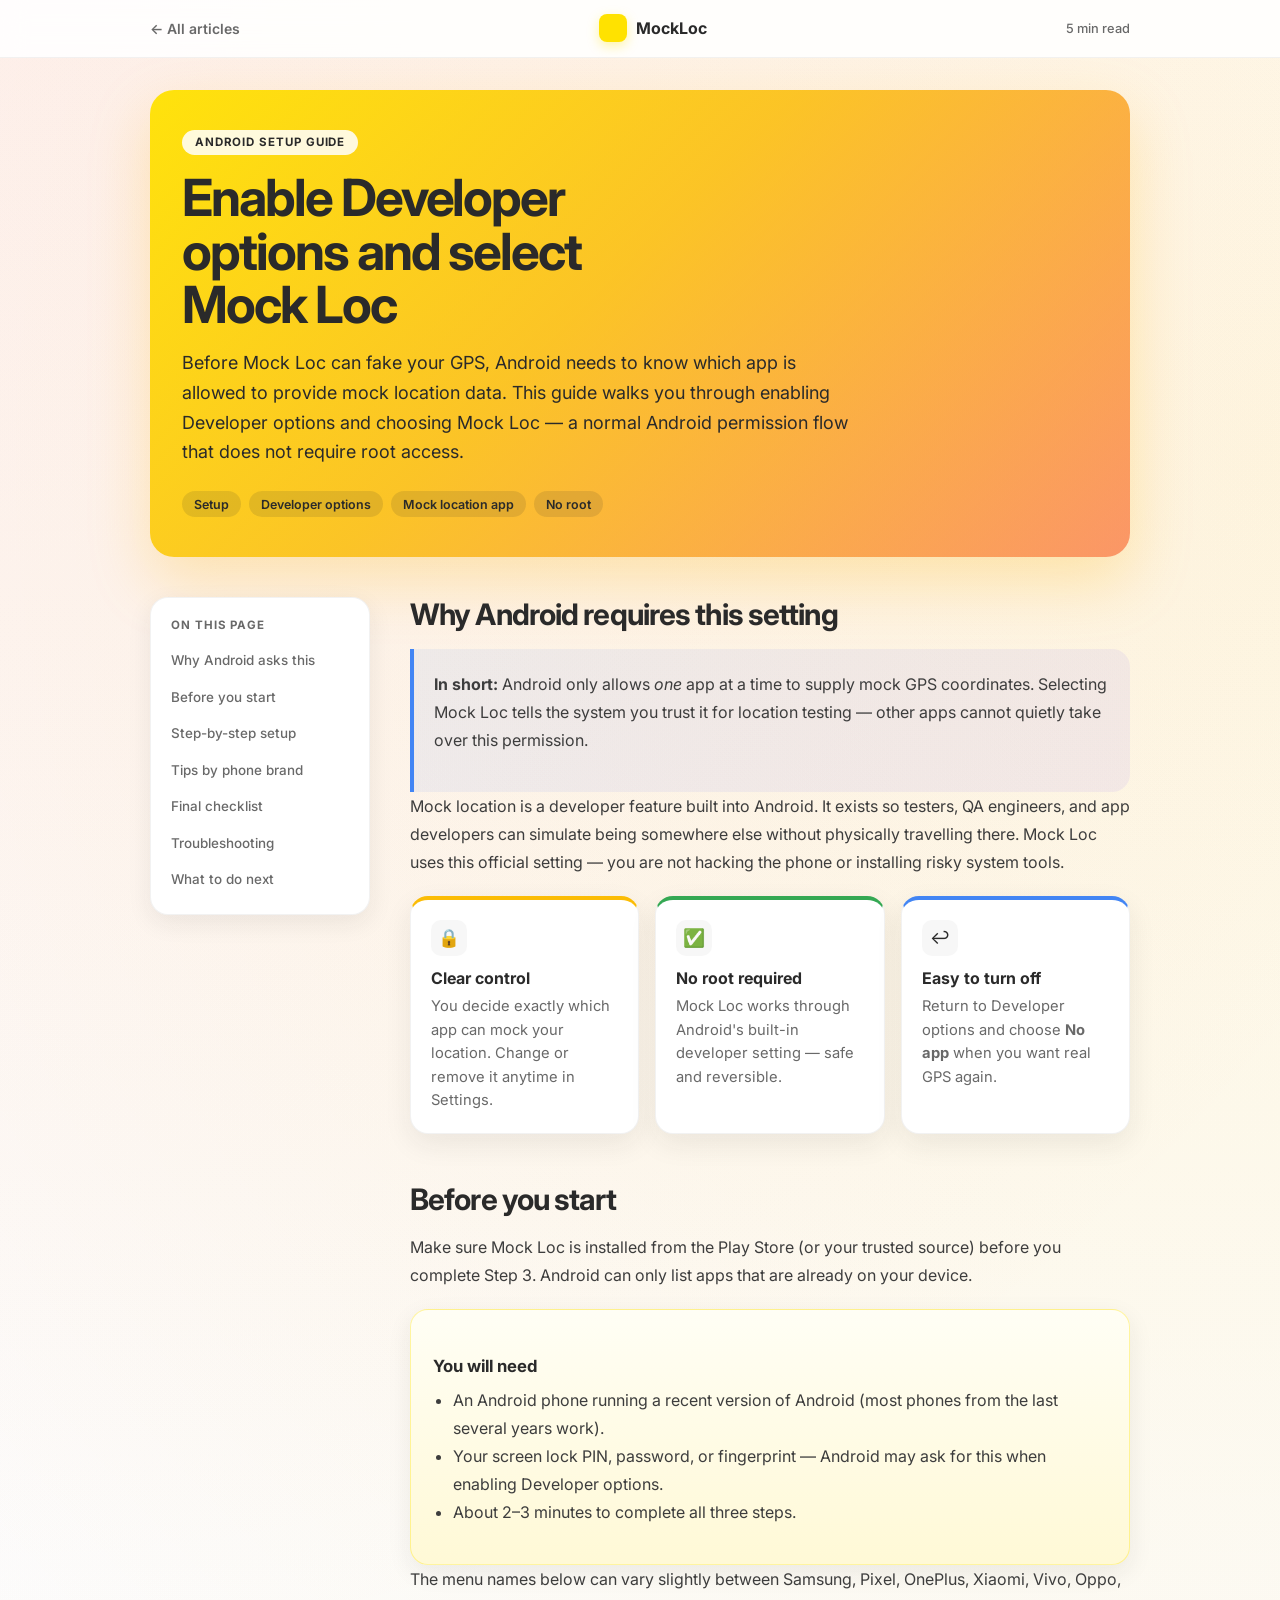
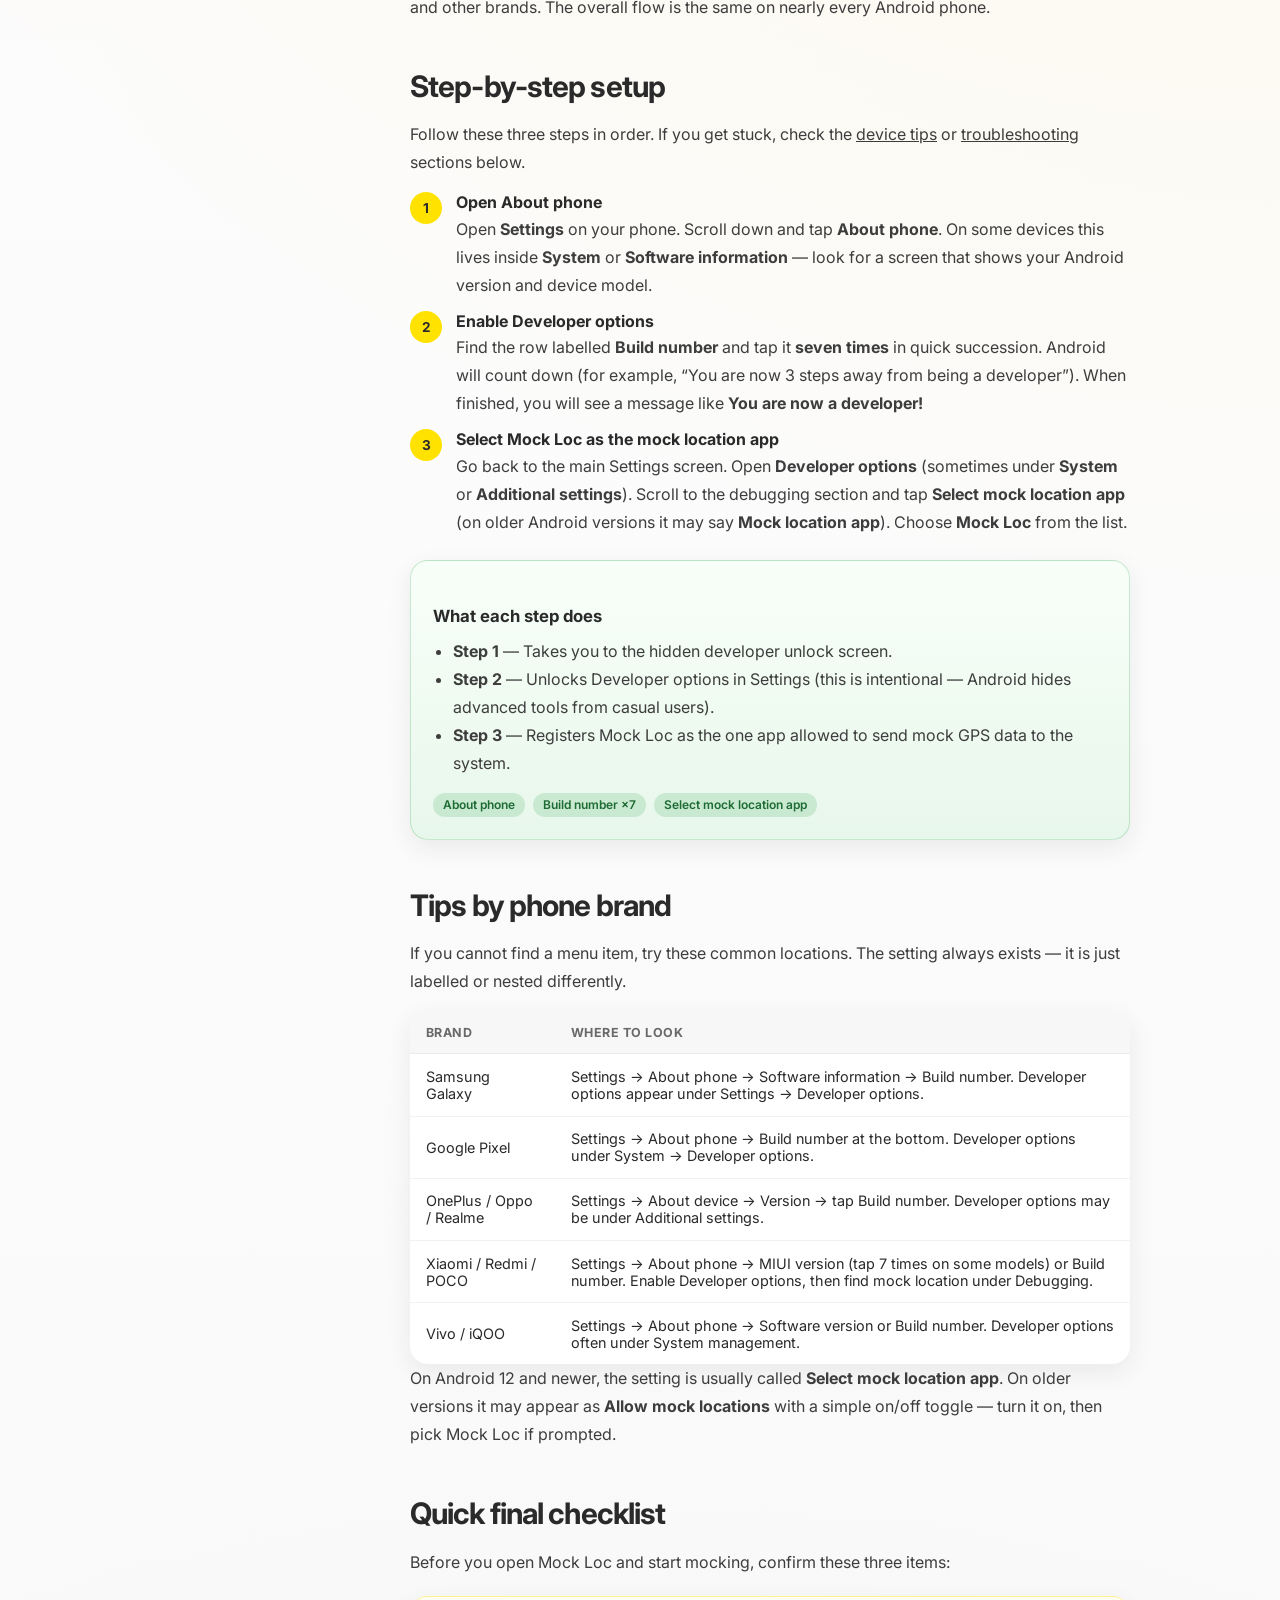
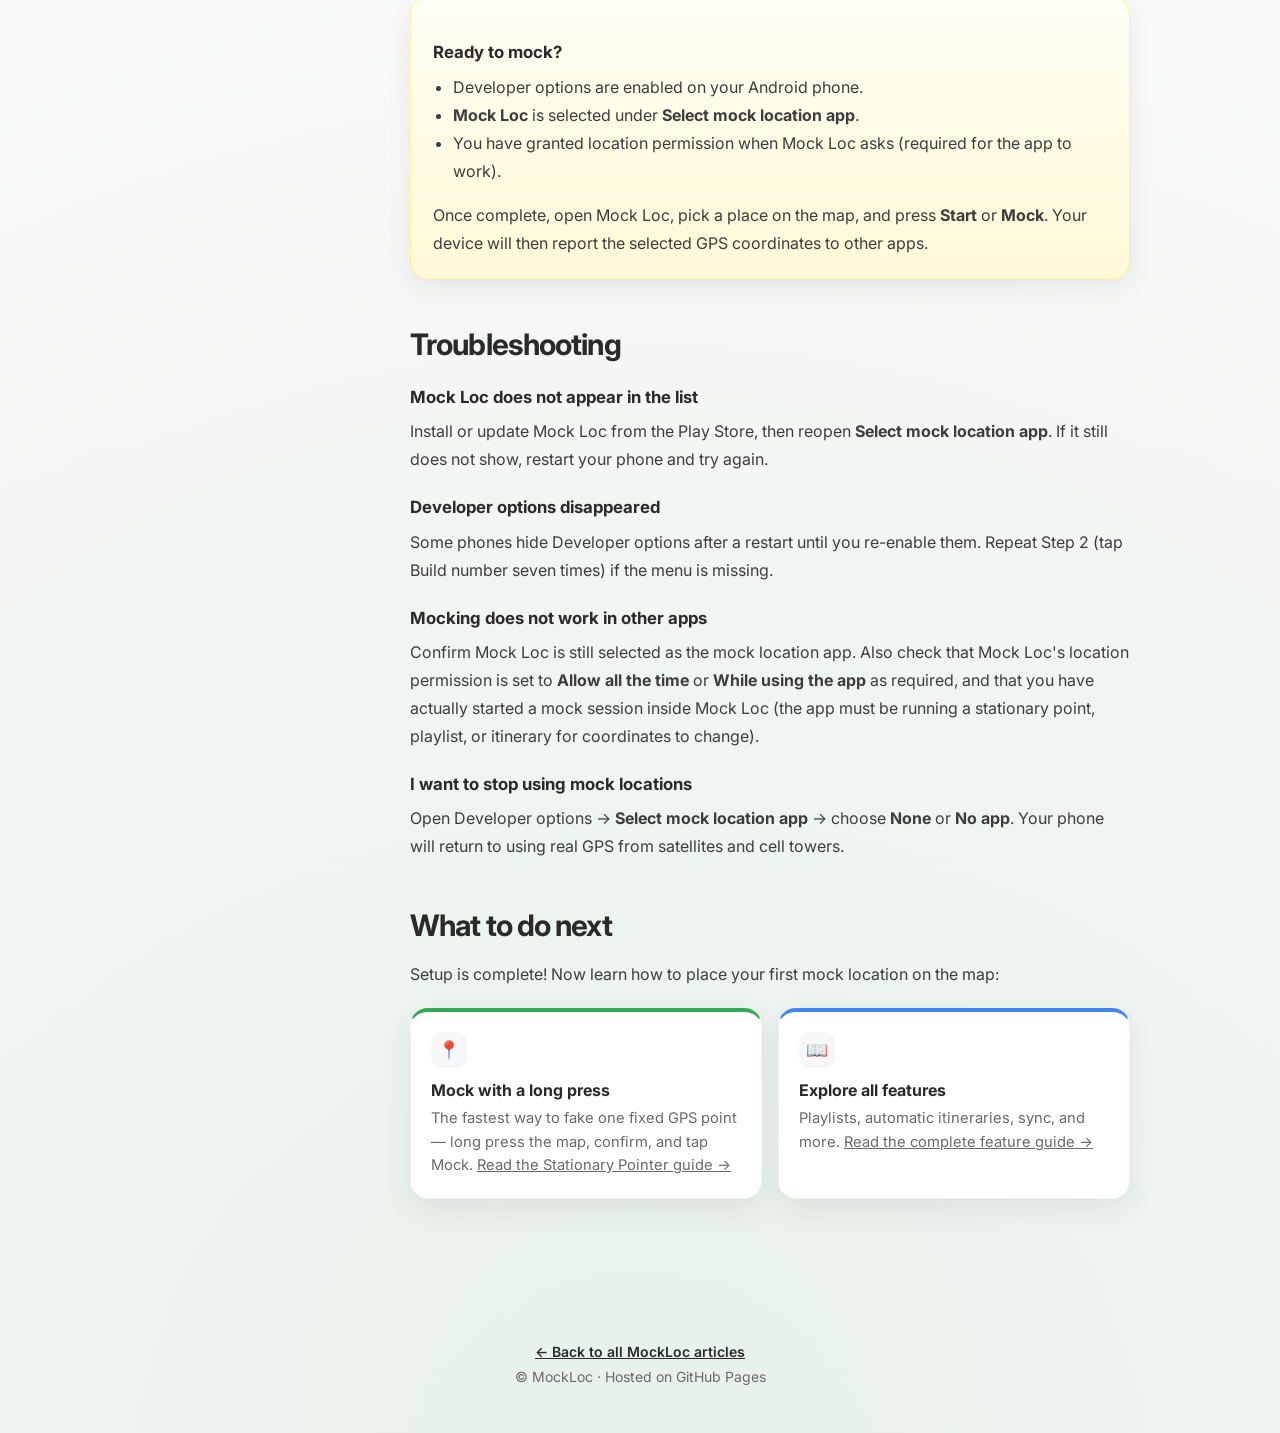
==== enable-developer-options-mock-location-app.html @ 701677ab "two new articles added" ====
<!DOCTYPE html>
<html lang="en">
<head>
  <meta charset="UTF-8">
  <meta name="viewport" content="width=device-width, initial-scale=1.0">
  <meta name="description" content="Step-by-step guide to enable Android Developer options and select Mock Loc as your mock location app — no root required.">
  <title>Enable Developer Options &amp; Select Mock Loc — Setup Guide</title>
  <link rel="preconnect" href="https://fonts.googleapis.com">
  <link rel="preconnect" href="https://fonts.gstatic.com" crossorigin>
  <link href="https://fonts.googleapis.com/css2?family=Inter:wght@400;500;600;700;800&display=swap" rel="stylesheet">
  <link rel="stylesheet" href="css/article.css">
</head>
<body>
  <div class="article-page">
    <header class="topbar">
      <div class="topbar-inner">
        <a class="back-link" href="index.html">← All articles</a>
        <div class="logo">
          <span class="logo-mark" aria-hidden="true"></span>
          <span class="logo-text">MockLoc</span>
        </div>
        <span class="read-time">5 min read</span>
      </div>
    </header>

    <section class="hero">
      <span class="hero-badge">Android setup guide</span>
      <h1>Enable Developer options and select Mock Loc</h1>
      <p class="hero-lead">
        Before Mock Loc can fake your GPS, Android needs to know which app is allowed to provide
        mock location data. This guide walks you through enabling Developer options and choosing
        Mock Loc — a normal Android permission flow that does not require root access.
      </p>
      <div class="hero-tags">
        <span class="hero-tag">Setup</span>
        <span class="hero-tag">Developer options</span>
        <span class="hero-tag">Mock location app</span>
        <span class="hero-tag">No root</span>
      </div>
    </section>

    <div class="layout">
      <nav class="toc" aria-label="Table of contents">
        <p class="toc-title">On this page</p>
        <ul>
          <li><a href="#why-needed">Why Android asks this</a></li>
          <li><a href="#before-you-start">Before you start</a></li>
          <li><a href="#setup-steps">Step-by-step setup</a></li>
          <li><a href="#device-tips">Tips by phone brand</a></li>
          <li><a href="#final-check">Final checklist</a></li>
          <li><a href="#troubleshooting">Troubleshooting</a></li>
          <li><a href="#next-steps">What to do next</a></li>
        </ul>
      </nav>

      <article class="content">
        <section id="why-needed">
          <h2>Why Android requires this setting</h2>
          <div class="intro-box">
            <p>
              <strong>In short:</strong> Android only allows <em>one</em> app at a time to supply
              mock GPS coordinates. Selecting Mock Loc tells the system you trust it for location
              testing — other apps cannot quietly take over this permission.
            </p>
          </div>
          <p>
            Mock location is a developer feature built into Android. It exists so testers, QA
            engineers, and app developers can simulate being somewhere else without physically
            travelling there. Mock Loc uses this official setting — you are not hacking the phone
            or installing risky system tools.
          </p>

          <div class="feature-grid">
            <div class="feature-card feature-card--yellow">
              <span class="feature-icon" aria-hidden="true">🔒</span>
              <h3>Clear control</h3>
              <p>You decide exactly which app can mock your location. Change or remove it anytime in Settings.</p>
            </div>
            <div class="feature-card feature-card--green">
              <span class="feature-icon" aria-hidden="true">✅</span>
              <h3>No root required</h3>
              <p>Mock Loc works through Android&apos;s built-in developer setting — safe and reversible.</p>
            </div>
            <div class="feature-card feature-card--blue">
              <span class="feature-icon" aria-hidden="true">↩️</span>
              <h3>Easy to turn off</h3>
              <p>Return to Developer options and choose <strong>No app</strong> when you want real GPS again.</p>
            </div>
          </div>
        </section>

        <section id="before-you-start">
          <h2>Before you start</h2>
          <p>
            Make sure Mock Loc is installed from the Play Store (or your trusted source) before
            you complete Step 3. Android can only list apps that are already on your device.
          </p>
          <div class="detail-block detail-block--yellow">
            <h3>You will need</h3>
            <ul>
              <li>An Android phone running a recent version of Android (most phones from the last several years work).</li>
              <li>Your screen lock PIN, password, or fingerprint — Android may ask for this when enabling Developer options.</li>
              <li>About 2–3 minutes to complete all three steps.</li>
            </ul>
          </div>
          <p>
            The menu names below can vary slightly between Samsung, Pixel, OnePlus, Xiaomi, Vivo,
            Oppo, and other brands. The overall flow is the same on nearly every Android phone.
          </p>
        </section>

        <section id="setup-steps">
          <h2>Step-by-step setup</h2>
          <p>
            Follow these three steps in order. If you get stuck, check the
            <a href="#device-tips">device tips</a> or <a href="#troubleshooting">troubleshooting</a>
            sections below.
          </p>

          <div class="flow">
            <div class="flow-step">
              <span class="flow-num">1</span>
              <div>
                <strong>Open About phone</strong>
                <p>
                  Open <strong>Settings</strong> on your phone. Scroll down and tap
                  <strong>About phone</strong>. On some devices this lives inside
                  <strong>System</strong> or <strong>Software information</strong> — look for a
                  screen that shows your Android version and device model.
                </p>
              </div>
            </div>
            <div class="flow-step">
              <span class="flow-num">2</span>
              <div>
                <strong>Enable Developer options</strong>
                <p>
                  Find the row labelled <strong>Build number</strong> and tap it
                  <strong>seven times</strong> in quick succession. Android will count down (for
                  example, &ldquo;You are now 3 steps away from being a developer&rdquo;). When
                  finished, you will see a message like <strong>You are now a developer!</strong>
                </p>
              </div>
            </div>
            <div class="flow-step">
              <span class="flow-num">3</span>
              <div>
                <strong>Select Mock Loc as the mock location app</strong>
                <p>
                  Go back to the main Settings screen. Open <strong>Developer options</strong>
                  (sometimes under <strong>System</strong> or <strong>Additional settings</strong>).
                  Scroll to the debugging section and tap <strong>Select mock location app</strong>
                  (on older Android versions it may say <strong>Mock location app</strong>). Choose
                  <strong>Mock Loc</strong> from the list.
                </p>
              </div>
            </div>
          </div>

          <div class="detail-block detail-block--green" style="margin-top: 1.5rem;">
            <h3>What each step does</h3>
            <ul>
              <li><strong>Step 1</strong> — Takes you to the hidden developer unlock screen.</li>
              <li><strong>Step 2</strong> — Unlocks Developer options in Settings (this is intentional — Android hides advanced tools from casual users).</li>
              <li><strong>Step 3</strong> — Registers Mock Loc as the one app allowed to send mock GPS data to the system.</li>
            </ul>
            <div class="chip-row">
              <span class="chip chip--green">About phone</span>
              <span class="chip chip--green">Build number ×7</span>
              <span class="chip chip--green">Select mock location app</span>
            </div>
          </div>
        </section>

        <section id="device-tips">
          <h2>Tips by phone brand</h2>
          <p>
            If you cannot find a menu item, try these common locations. The setting always exists —
            it is just labelled or nested differently.
          </p>

          <table class="compare-table">
            <thead>
              <tr>
                <th>Brand</th>
                <th>Where to look</th>
              </tr>
            </thead>
            <tbody>
              <tr>
                <td>Samsung Galaxy</td>
                <td>Settings → About phone → Software information → Build number. Developer options appear under Settings → Developer options.</td>
              </tr>
              <tr>
                <td>Google Pixel</td>
                <td>Settings → About phone → Build number at the bottom. Developer options under System → Developer options.</td>
              </tr>
              <tr>
                <td>OnePlus / Oppo / Realme</td>
                <td>Settings → About device → Version → tap Build number. Developer options may be under Additional settings.</td>
              </tr>
              <tr>
                <td>Xiaomi / Redmi / POCO</td>
                <td>Settings → About phone → MIUI version (tap 7 times on some models) or Build number. Enable Developer options, then find mock location under Debugging.</td>
              </tr>
              <tr>
                <td>Vivo / iQOO</td>
                <td>Settings → About phone → Software version or Build number. Developer options often under System management.</td>
              </tr>
            </tbody>
          </table>

          <p>
            On Android 12 and newer, the setting is usually called
            <strong>Select mock location app</strong>. On older versions it may appear as
            <strong>Allow mock locations</strong> with a simple on/off toggle — turn it on, then
            pick Mock Loc if prompted.
          </p>
        </section>

        <section id="final-check">
          <h2>Quick final checklist</h2>
          <p>
            Before you open Mock Loc and start mocking, confirm these three items:
          </p>
          <div class="detail-block detail-block--yellow">
            <h3>Ready to mock?</h3>
            <ul>
              <li>Developer options are enabled on your Android phone.</li>
              <li><strong>Mock Loc</strong> is selected under <strong>Select mock location app</strong>.</li>
              <li>You have granted location permission when Mock Loc asks (required for the app to work).</li>
            </ul>
            <p style="margin-bottom: 0;">
              Once complete, open Mock Loc, pick a place on the map, and press <strong>Start</strong>
              or <strong>Mock</strong>. Your device will then report the selected GPS coordinates to
              other apps.
            </p>
          </div>
        </section>

        <section id="troubleshooting">
          <h2>Troubleshooting</h2>

          <h3>Mock Loc does not appear in the list</h3>
          <p>
            Install or update Mock Loc from the Play Store, then reopen
            <strong>Select mock location app</strong>. If it still does not show, restart your phone
            and try again.
          </p>

          <h3>Developer options disappeared</h3>
          <p>
            Some phones hide Developer options after a restart until you re-enable them. Repeat
            Step 2 (tap Build number seven times) if the menu is missing.
          </p>

          <h3>Mocking does not work in other apps</h3>
          <p>
            Confirm Mock Loc is still selected as the mock location app. Also check that Mock Loc&apos;s
            location permission is set to <strong>Allow all the time</strong> or
            <strong>While using the app</strong> as required, and that you have actually started a
            mock session inside Mock Loc (the app must be running a stationary point, playlist, or
            itinerary for coordinates to change).
          </p>

          <h3>I want to stop using mock locations</h3>
          <p>
            Open Developer options → <strong>Select mock location app</strong> → choose
            <strong>None</strong> or <strong>No app</strong>. Your phone will return to using real
            GPS from satellites and cell towers.
          </p>
        </section>

        <section id="next-steps">
          <h2>What to do next</h2>
          <p>
            Setup is complete! Now learn how to place your first mock location on the map:
          </p>
          <div class="feature-grid">
            <div class="feature-card feature-card--green">
              <span class="feature-icon" aria-hidden="true">📍</span>
              <h3>Mock with a long press</h3>
              <p>
                The fastest way to fake one fixed GPS point — long press the map, confirm, and tap Mock.
                <a href="mock-location-stationary-pointer-long-press.html">Read the Stationary Pointer guide →</a>
              </p>
            </div>
            <div class="feature-card feature-card--blue">
              <span class="feature-icon" aria-hidden="true">📖</span>
              <h3>Explore all features</h3>
              <p>
                Playlists, automatic itineraries, sync, and more.
                <a href="mock-loc-guide.html">Read the complete feature guide →</a>
              </p>
            </div>
          </div>
        </section>
      </article>
    </div>

    <footer class="article-footer">
      <p><a href="index.html">← Back to all MockLoc articles</a></p>
      <p style="margin-top: 0.5rem;">&copy; MockLoc · Hosted on GitHub Pages</p>
    </footer>
  </div>
</body>
</html>
---- css/article.css ----
*,
*::before,
*::after {
  box-sizing: border-box;
}

:root {
  --yellow: #ffe200;
  --yellow-soft: #fff8b8;
  --yellow-glow: rgba(255, 226, 0, 0.35);
  --black: #2a2a2a;
  --gray: #696969;
  --gray-light: #f7f7f7;
  --white: #ffffff;
  --google-red: #ea4335;
  --google-yellow: #fbbc05;
  --google-green: #34a853;
  --google-blue: #4285f4;
  --purple: #7c4dff;
  --cyan: #00bcd4;
  --orange: #fa773f;
  --shadow: rgba(42, 42, 42, 0.08);
  --radius: 18px;
  --article-width: 760px;
  --page-width: 980px;
}

html {
  scroll-behavior: smooth;
}

body {
  margin: 0;
  font-family: "Inter", -apple-system, BlinkMacSystemFont, "Segoe UI", sans-serif;
  color: var(--black);
  background:
    radial-gradient(circle at 0% 0%, rgba(234, 67, 53, 0.08) 0%, transparent 35%),
    radial-gradient(circle at 100% 10%, rgba(251, 188, 5, 0.12) 0%, transparent 40%),
    radial-gradient(circle at 50% 100%, rgba(52, 168, 83, 0.08) 0%, transparent 35%),
    linear-gradient(180deg, #ffffff 0%, var(--gray-light) 100%);
}

a {
  color: inherit;
}

.article-page {
  min-height: 100vh;
}

.topbar {
  position: sticky;
  top: 0;
  z-index: 20;
  backdrop-filter: blur(12px);
  background: rgba(255, 255, 255, 0.88);
  border-bottom: 1px solid rgba(42, 42, 42, 0.06);
}

.topbar-inner {
  display: flex;
  align-items: center;
  justify-content: space-between;
  gap: 1rem;
  width: min(100% - 2rem, var(--page-width));
  margin: 0 auto;
  padding: 0.9rem 0;
}

.back-link {
  display: inline-flex;
  align-items: center;
  gap: 0.45rem;
  font-size: 0.875rem;
  font-weight: 600;
  text-decoration: none;
  color: var(--gray);
  transition: color 0.2s ease;
}

.back-link:hover {
  color: var(--black);
}

.logo {
  display: inline-flex;
  align-items: center;
  gap: 0.55rem;
}

.logo-mark {
  width: 1.75rem;
  height: 1.75rem;
  border-radius: 8px;
  background: var(--yellow);
  box-shadow: 0 4px 12px var(--yellow-glow);
}

.logo-text {
  font-size: 1rem;
  font-weight: 700;
}

.read-time {
  font-size: 0.8rem;
  font-weight: 500;
  color: var(--gray);
}

.hero {
  width: min(100% - 2rem, var(--page-width));
  margin: 2rem auto 0;
  padding: 2.5rem 2rem;
  border-radius: calc(var(--radius) + 6px);
  background:
    linear-gradient(135deg, rgba(255, 226, 0, 0.95) 0%, rgba(251, 188, 5, 0.85) 45%, rgba(250, 119, 63, 0.75) 100%);
  box-shadow: 0 24px 60px rgba(255, 180, 0, 0.25);
}

.hero-badge {
  display: inline-block;
  margin-bottom: 1rem;
  padding: 0.35rem 0.8rem;
  font-size: 0.72rem;
  font-weight: 700;
  letter-spacing: 0.08em;
  text-transform: uppercase;
  background: rgba(255, 255, 255, 0.85);
  border-radius: 999px;
}

.hero h1 {
  margin: 0 0 1rem;
  max-width: 16ch;
  font-size: clamp(2rem, 5vw, 3.2rem);
  line-height: 1.05;
  letter-spacing: -0.04em;
}

.hero-lead {
  margin: 0;
  max-width: 42rem;
  font-size: 1.125rem;
  line-height: 1.65;
}

.hero-tags {
  display: flex;
  flex-wrap: wrap;
  gap: 0.5rem;
  margin-top: 1.5rem;
}

.hero-tag {
  padding: 0.35rem 0.75rem;
  font-size: 0.78rem;
  font-weight: 600;
  background: rgba(42, 42, 42, 0.12);
  border-radius: 999px;
}

.layout {
  display: grid;
  grid-template-columns: 220px minmax(0, 1fr);
  gap: 2.5rem;
  width: min(100% - 2rem, var(--page-width));
  margin: 2.5rem auto 4rem;
}

.toc {
  position: sticky;
  top: 4.5rem;
  align-self: start;
  padding: 1.25rem;
  background: var(--white);
  border: 1px solid rgba(42, 42, 42, 0.06);
  border-radius: var(--radius);
  box-shadow: 0 8px 24px var(--shadow);
}

.toc-title {
  margin: 0 0 0.85rem;
  font-size: 0.72rem;
  font-weight: 700;
  letter-spacing: 0.08em;
  text-transform: uppercase;
  color: var(--gray);
}

.toc ul {
  margin: 0;
  padding: 0;
  list-style: none;
}

.toc li + li {
  margin-top: 0.45rem;
}

.toc a {
  display: block;
  padding: 0.35rem 0;
  font-size: 0.84rem;
  font-weight: 500;
  line-height: 1.35;
  text-decoration: none;
  color: var(--gray);
  transition: color 0.2s ease;
}

.toc a:hover {
  color: var(--black);
}

.content {
  max-width: var(--article-width);
}

.content section {
  margin-bottom: 3rem;
}

.content h2 {
  margin: 0 0 1rem;
  font-size: clamp(1.45rem, 3vw, 1.85rem);
  line-height: 1.2;
  letter-spacing: -0.03em;
}

.content h3 {
  margin: 1.5rem 0 0.65rem;
  font-size: 1.05rem;
  font-weight: 700;
}

.content p,
.content li {
  font-size: 1rem;
  line-height: 1.75;
  color: #3d3d3d;
}

.content p {
  margin: 0 0 1rem;
}

.content ul,
.content ol {
  margin: 0 0 1rem;
  padding-left: 1.25rem;
}

.intro-box {
  padding: 1.35rem 1.25rem;
  background: linear-gradient(135deg, rgba(66, 133, 244, 0.08), rgba(124, 77, 255, 0.08));
  border-left: 4px solid var(--google-blue);
  border-radius: 0 var(--radius) var(--radius) 0;
}

.feature-grid {
  display: grid;
  grid-template-columns: repeat(auto-fit, minmax(220px, 1fr));
  gap: 1rem;
  margin: 1.25rem 0 0;
}

.feature-card {
  padding: 1.25rem;
  border-radius: var(--radius);
  border: 1px solid rgba(42, 42, 42, 0.06);
  background: var(--white);
  box-shadow: 0 10px 28px var(--shadow);
}

.feature-card--red { border-top: 4px solid var(--google-red); }
.feature-card--yellow { border-top: 4px solid var(--google-yellow); }
.feature-card--green { border-top: 4px solid var(--google-green); }
.feature-card--blue { border-top: 4px solid var(--google-blue); }
.feature-card--purple { border-top: 4px solid var(--purple); }
.feature-card--cyan { border-top: 4px solid var(--cyan); }

.feature-icon {
  display: inline-flex;
  align-items: center;
  justify-content: center;
  width: 2.25rem;
  height: 2.25rem;
  margin-bottom: 0.75rem;
  font-size: 1.1rem;
  border-radius: 10px;
  background: var(--gray-light);
}

.feature-card h3 {
  margin: 0 0 0.45rem;
  font-size: 1rem;
}

.feature-card p {
  margin: 0;
  font-size: 0.92rem;
  line-height: 1.6;
  color: var(--gray);
}

.detail-block {
  margin-top: 1.25rem;
  padding: 1.35rem;
  border-radius: var(--radius);
  background: var(--white);
  border: 1px solid rgba(42, 42, 42, 0.06);
  box-shadow: 0 8px 24px var(--shadow);
}

.detail-block--yellow {
  background: linear-gradient(180deg, #fffef5 0%, #fff9d6 100%);
  border-color: rgba(255, 226, 0, 0.35);
}

.detail-block--green {
  background: linear-gradient(180deg, #f8fff9 0%, #e8f7eb 100%);
  border-color: rgba(52, 168, 83, 0.25);
}

.detail-block--blue {
  background: linear-gradient(180deg, #f8fbff 0%, #e8f0fe 100%);
  border-color: rgba(66, 133, 244, 0.25);
}

.detail-block--purple {
  background: linear-gradient(180deg, #faf8ff 0%, #ede7ff 100%);
  border-color: rgba(124, 77, 255, 0.25);
}

.chip-row {
  display: flex;
  flex-wrap: wrap;
  gap: 0.45rem;
  margin: 0.75rem 0 0;
}

.chip {
  padding: 0.3rem 0.65rem;
  font-size: 0.75rem;
  font-weight: 600;
  border-radius: 999px;
  background: rgba(42, 42, 42, 0.06);
}

.chip--yellow { background: rgba(255, 226, 0, 0.35); }
.chip--green { background: rgba(52, 168, 83, 0.18); color: #1e6b34; }
.chip--blue { background: rgba(66, 133, 244, 0.16); color: #1a4fb0; }
.chip--red { background: rgba(234, 67, 53, 0.14); color: #b52d22; }

.flow {
  display: grid;
  gap: 0.75rem;
  margin-top: 1rem;
}

.flow-step {
  display: grid;
  grid-template-columns: 2rem 1fr;
  gap: 0.85rem;
  align-items: start;
}

.flow-num {
  display: flex;
  align-items: center;
  justify-content: center;
  width: 2rem;
  height: 2rem;
  font-size: 0.85rem;
  font-weight: 700;
  color: var(--black);
  background: var(--yellow);
  border-radius: 50%;
}

.flow-step p {
  margin: 0.15rem 0 0;
}

.dev-callout {
  margin-top: 1.25rem;
  padding: 1.25rem;
  border-radius: var(--radius);
  background: #1e1e1e;
  color: #e8e8e8;
  box-shadow: 0 16px 40px rgba(0, 0, 0, 0.18);
}

.dev-callout-label {
  display: inline-block;
  margin-bottom: 0.65rem;
  padding: 0.25rem 0.55rem;
  font-size: 0.68rem;
  font-weight: 700;
  letter-spacing: 0.08em;
  text-transform: uppercase;
  color: var(--yellow);
  background: rgba(255, 226, 0, 0.12);
  border-radius: 6px;
}

.dev-callout p,
.dev-callout li {
  color: #d4d4d4;
  font-size: 0.92rem;
}

.dev-callout ul {
  margin: 0;
  padding-left: 1.1rem;
}

.compare-table {
  width: 100%;
  margin-top: 1rem;
  border-collapse: collapse;
  font-size: 0.9rem;
  background: var(--white);
  border-radius: var(--radius);
  overflow: hidden;
  box-shadow: 0 8px 24px var(--shadow);
}

.compare-table th,
.compare-table td {
  padding: 0.85rem 1rem;
  text-align: left;
  border-bottom: 1px solid rgba(42, 42, 42, 0.06);
}

.compare-table th {
  font-size: 0.78rem;
  font-weight: 700;
  letter-spacing: 0.04em;
  text-transform: uppercase;
  color: var(--gray);
  background: var(--gray-light);
}

.compare-table tr:last-child td {
  border-bottom: none;
}

.article-footer {
  padding: 2rem 1rem 3rem;
  text-align: center;
}

.article-footer p {
  margin: 0;
  font-size: 0.875rem;
  color: var(--gray);
}

.article-footer a {
  font-weight: 600;
  color: var(--black);
}

@media (max-width: 900px) {
  .layout {
    grid-template-columns: 1fr;
  }

  .toc {
    position: static;
  }
}

@media (max-width: 600px) {
  .hero {
    padding: 1.75rem 1.25rem;
  }

  .topbar-inner {
    flex-wrap: wrap;
  }
}
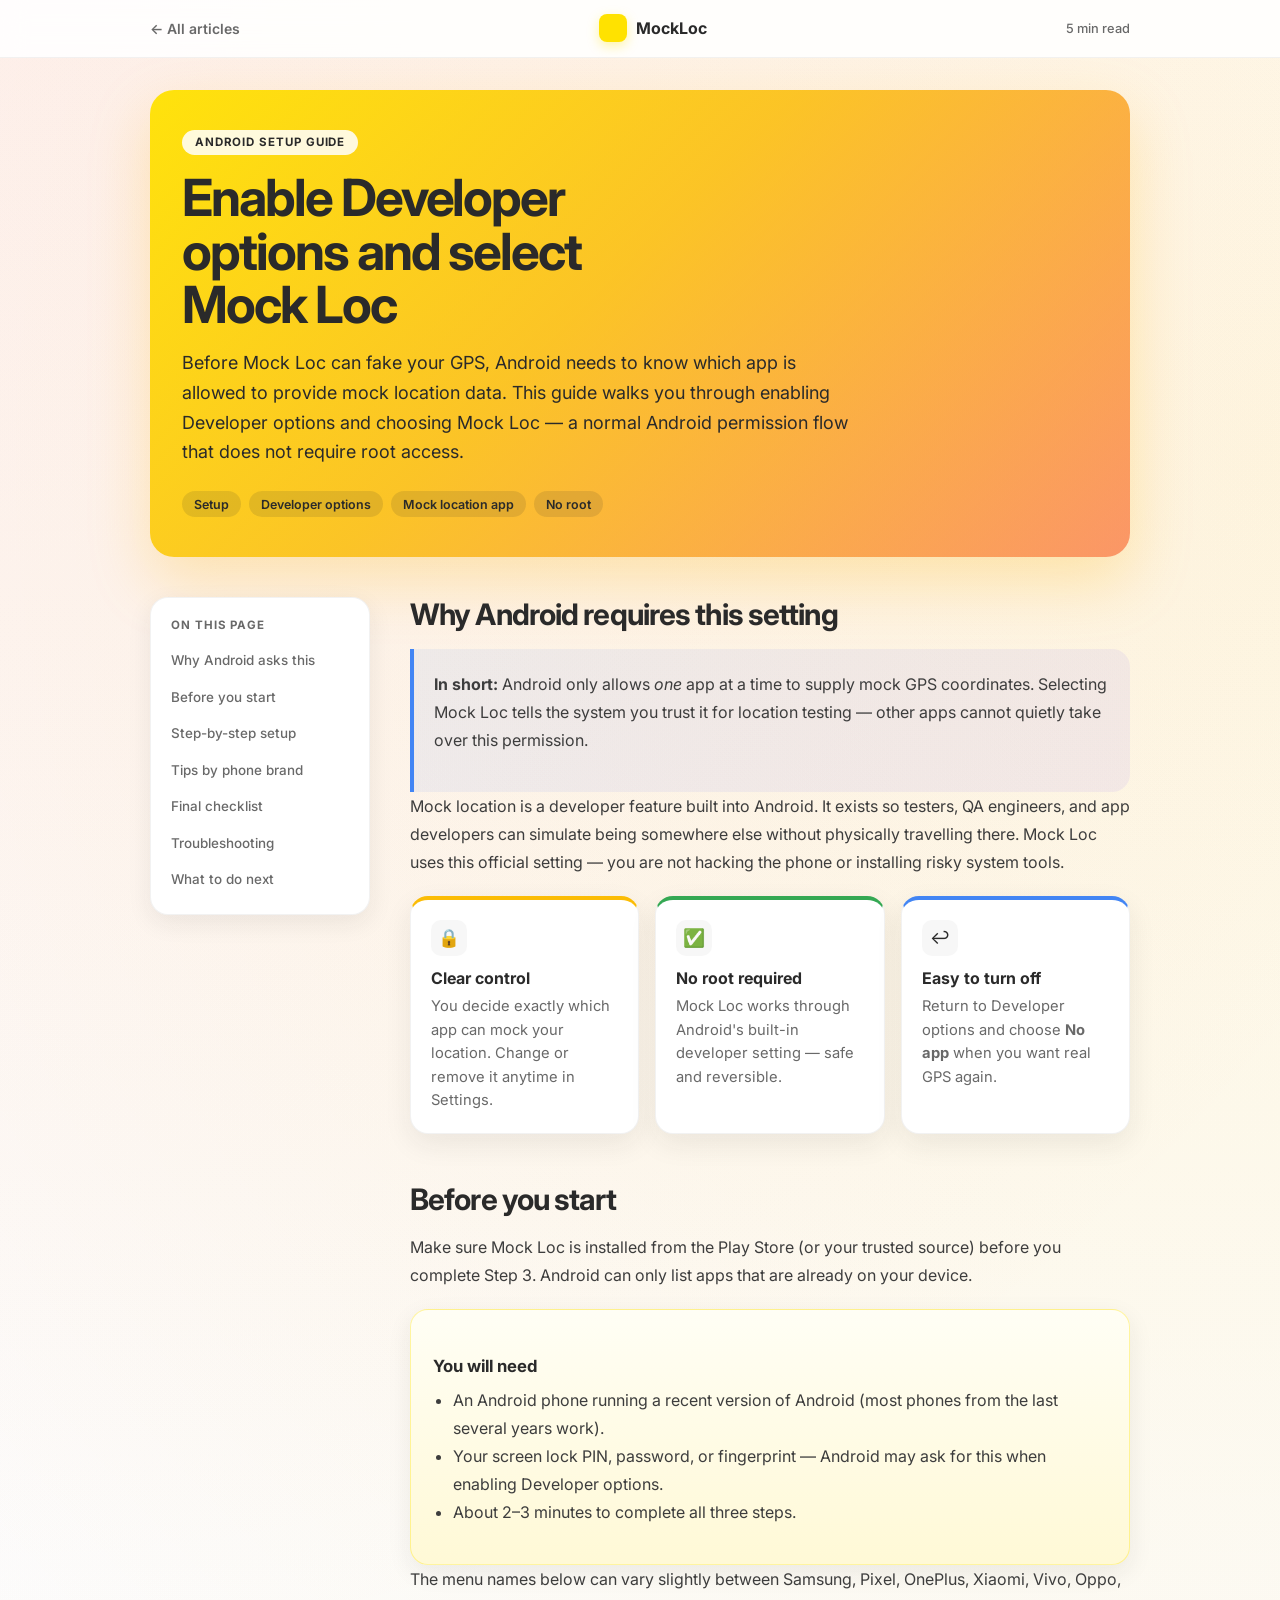
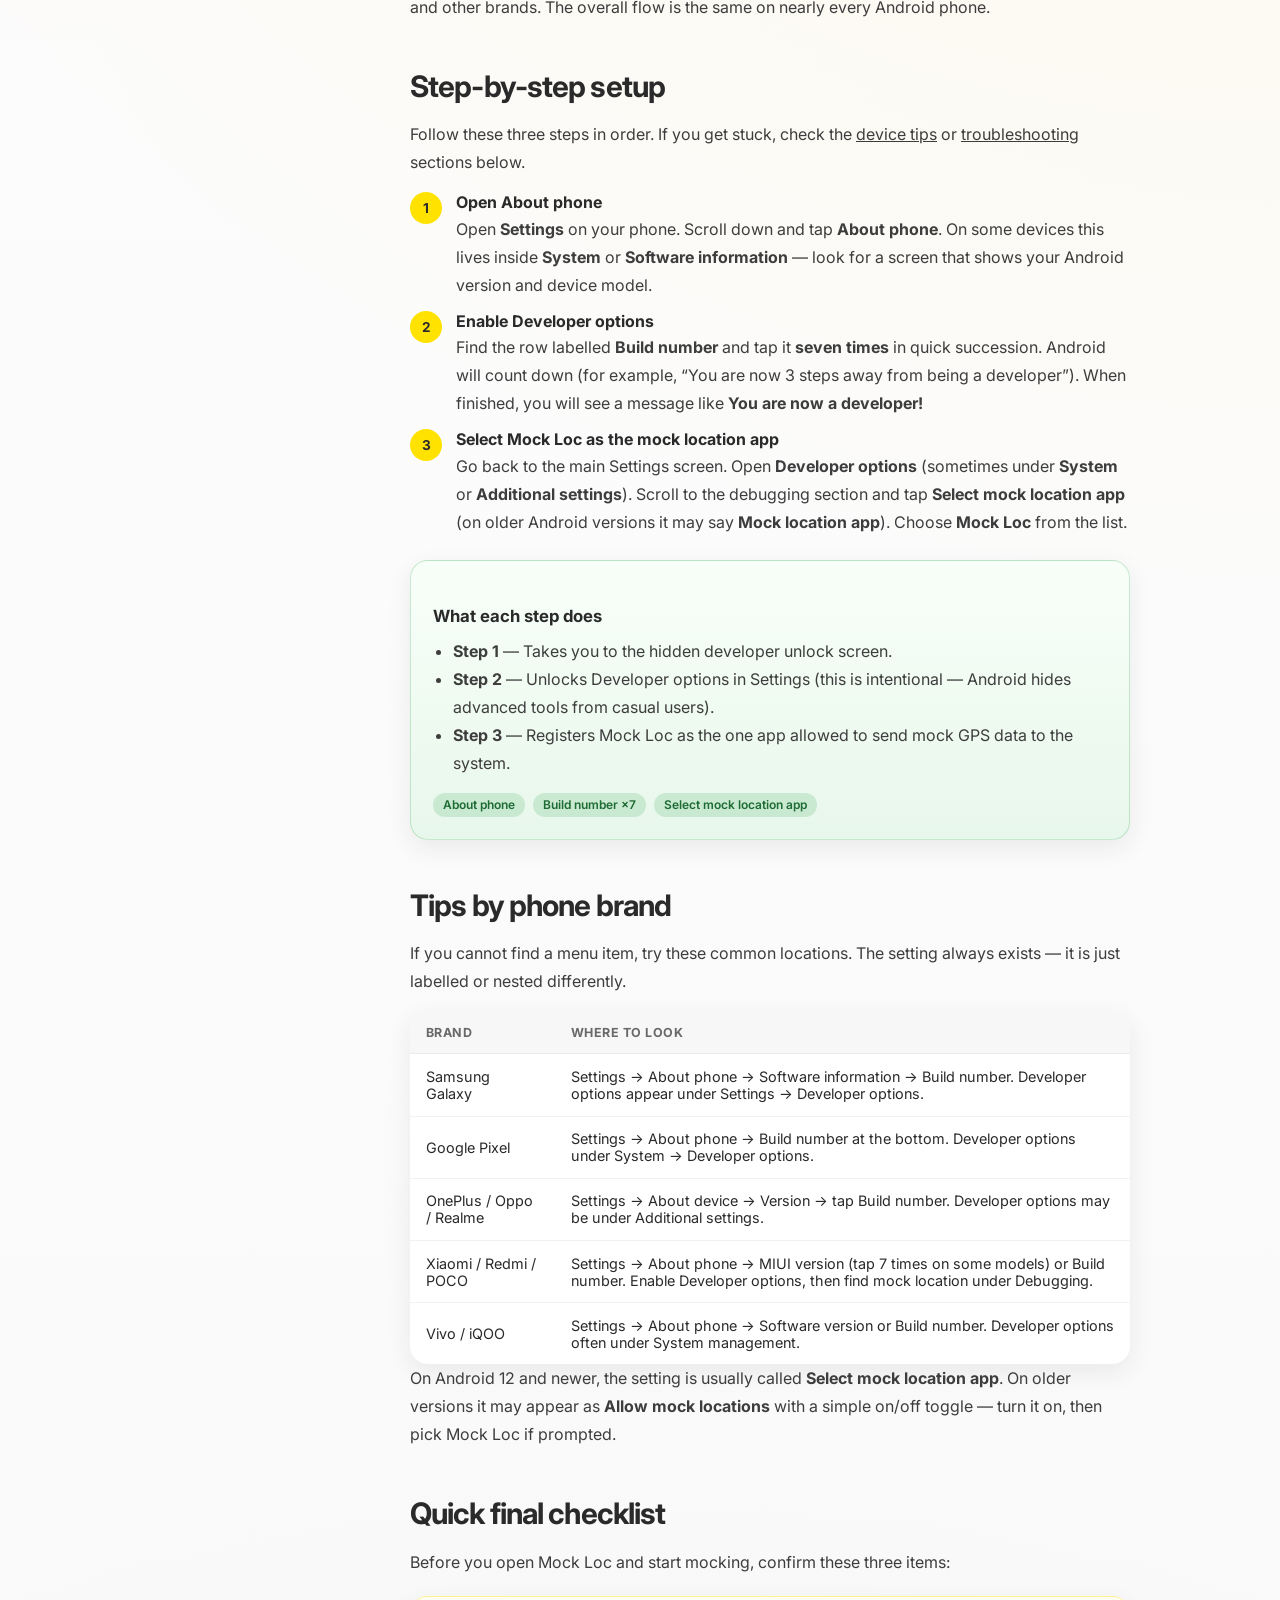
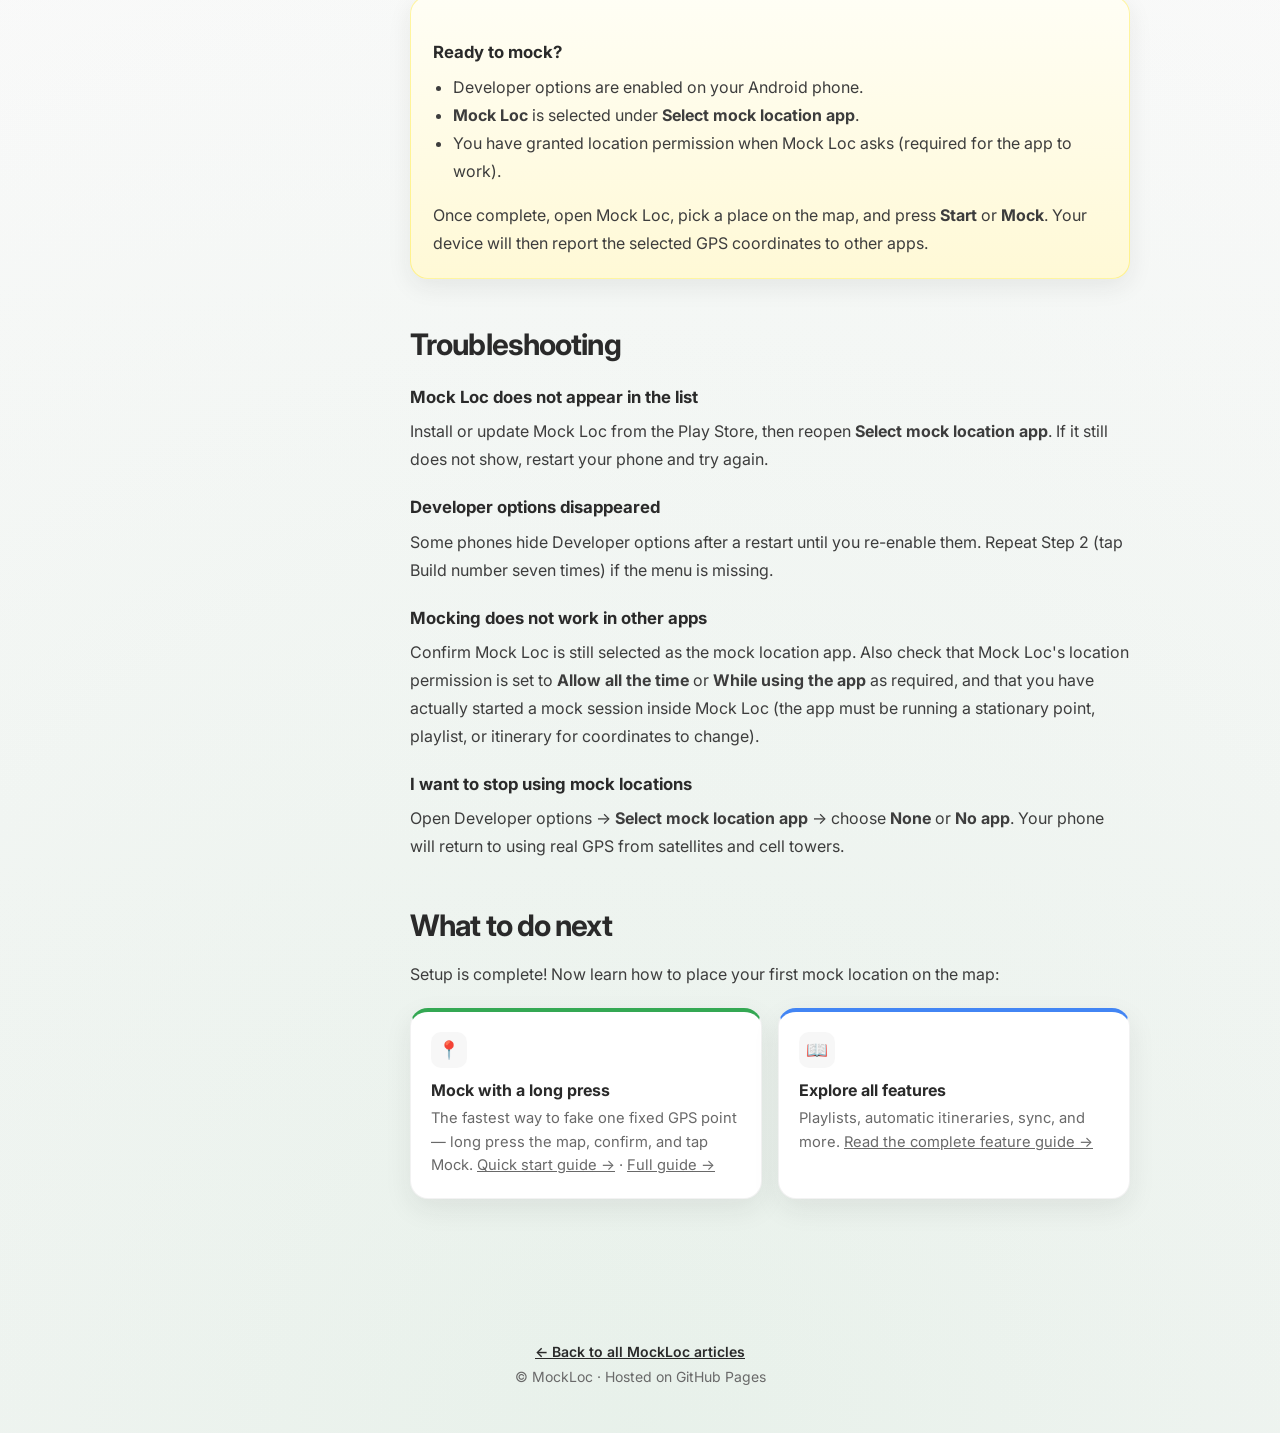
==== commit 215e4646: "new similar type of articler fro mock user web app" ====
--- a/enable-developer-options-mock-location-app.html
+++ b/enable-developer-options-mock-location-app.html
@@ -282,7 +282,8 @@
               <h3>Mock with a long press</h3>
               <p>
                 The fastest way to fake one fixed GPS point — long press the map, confirm, and tap Mock.
-                <a href="mock-location-stationary-pointer-long-press.html">Read the Stationary Pointer guide →</a>
+                <a href="stationary-pointer-long-press-quick-start.html">Quick start guide →</a>
+                · <a href="mock-location-stationary-pointer-long-press.html">Full guide →</a>
               </p>
             </div>
             <div class="feature-card feature-card--blue">
--- a/css/article.css
+++ b/css/article.css
@@ -472,6 +472,301 @@
   }
 }
 
+/* Sync article — flow diagrams & transparency blocks */
+.transparency-promise {
+  margin-top: 1.25rem;
+  padding: 1.35rem 1.25rem;
+  border-radius: var(--radius);
+  background: linear-gradient(135deg, rgba(52, 168, 83, 0.1) 0%, rgba(66, 133, 244, 0.08) 100%);
+  border: 1px solid rgba(52, 168, 83, 0.28);
+}
+
+.transparency-promise p {
+  margin: 0;
+}
+
+.sync-data-grid {
+  display: grid;
+  grid-template-columns: repeat(auto-fit, minmax(200px, 1fr));
+  gap: 0.85rem;
+  margin-top: 1rem;
+}
+
+.sync-data-card {
+  padding: 1.1rem 1rem;
+  border-radius: var(--radius);
+  border: 1px solid rgba(42, 42, 42, 0.06);
+  background: var(--white);
+  box-shadow: 0 8px 22px var(--shadow);
+}
+
+.sync-data-card--yellow { border-top: 4px solid var(--google-yellow); }
+.sync-data-card--green { border-top: 4px solid var(--google-green); }
+.sync-data-card--blue { border-top: 4px solid var(--google-blue); }
+
+.sync-data-card h3 {
+  margin: 0 0 0.35rem;
+  font-size: 0.95rem;
+}
+
+.sync-data-card p {
+  margin: 0;
+  font-size: 0.88rem;
+  line-height: 1.55;
+  color: var(--gray);
+}
+
+.trigger-grid {
+  display: grid;
+  gap: 0.75rem;
+  margin-top: 1rem;
+}
+
+.trigger-card {
+  display: grid;
+  grid-template-columns: auto 1fr;
+  gap: 0.85rem;
+  align-items: start;
+  padding: 1rem 1.05rem;
+  border-radius: var(--radius);
+  background: var(--white);
+  border: 1px solid rgba(42, 42, 42, 0.06);
+  box-shadow: 0 6px 18px var(--shadow);
+}
+
+.trigger-icon {
+  display: flex;
+  align-items: center;
+  justify-content: center;
+  width: 2.5rem;
+  height: 2.5rem;
+  border-radius: 12px;
+  font-size: 1.1rem;
+  flex-shrink: 0;
+}
+
+.trigger-icon--manual { background: rgba(234, 67, 53, 0.14); }
+.trigger-icon--login { background: rgba(66, 133, 244, 0.14); }
+.trigger-icon--auto { background: rgba(52, 168, 83, 0.14); }
+.trigger-icon--change { background: rgba(255, 226, 0, 0.35); }
+
+.trigger-card h3 {
+  margin: 0 0 0.25rem;
+  font-size: 0.95rem;
+}
+
+.trigger-card p {
+  margin: 0;
+  font-size: 0.88rem;
+  line-height: 1.55;
+  color: var(--gray);
+}
+
+.flow-diagram {
+  margin-top: 1.25rem;
+  padding: 1.25rem 1rem;
+  border-radius: calc(var(--radius) + 4px);
+  background: var(--white);
+  border: 1px solid rgba(42, 42, 42, 0.06);
+  box-shadow: 0 10px 28px var(--shadow);
+  overflow-x: auto;
+}
+
+.flow-diagram__title {
+  margin: 0 0 1rem;
+  font-size: 0.72rem;
+  font-weight: 700;
+  letter-spacing: 0.08em;
+  text-transform: uppercase;
+  color: var(--gray);
+}
+
+.flow-pipeline {
+  display: flex;
+  flex-direction: column;
+  gap: 0;
+  min-width: 0;
+}
+
+.flow-node {
+  position: relative;
+  padding: 0.85rem 1rem;
+  border-radius: 12px;
+  font-size: 0.88rem;
+  line-height: 1.45;
+  color: var(--black);
+}
+
+.flow-node strong {
+  display: block;
+  margin-bottom: 0.2rem;
+  font-size: 0.92rem;
+}
+
+.flow-node small {
+  display: block;
+  font-size: 0.8rem;
+  color: var(--gray);
+  line-height: 1.4;
+}
+
+.flow-node--start { background: linear-gradient(135deg, #fff9d6, #fff3a8); border: 1px solid rgba(255, 226, 0, 0.45); }
+.flow-node--action { background: linear-gradient(135deg, #e8f0fe, #d2e3fc); border: 1px solid rgba(66, 133, 244, 0.25); }
+.flow-node--check { background: linear-gradient(135deg, #f3e8fd, #e8d4ff); border: 1px solid rgba(124, 77, 255, 0.22); }
+.flow-node--success { background: linear-gradient(135deg, #e8f7eb, #ceead6); border: 1px solid rgba(52, 168, 83, 0.28); }
+.flow-node--warn { background: linear-gradient(135deg, #fff3e8, #ffe0c2); border: 1px solid rgba(250, 119, 63, 0.3); }
+.flow-node--notify { background: linear-gradient(135deg, #fce8e6, #f8d7da); border: 1px solid rgba(234, 67, 53, 0.22); }
+
+.flow-connector {
+  display: flex;
+  flex-direction: column;
+  align-items: center;
+  padding: 0.15rem 0;
+  color: var(--gray);
+  font-size: 0.7rem;
+  font-weight: 600;
+  letter-spacing: 0.04em;
+}
+
+.flow-connector::before {
+  content: "";
+  display: block;
+  width: 2px;
+  height: 0.65rem;
+  background: linear-gradient(180deg, rgba(42, 42, 42, 0.15), rgba(42, 42, 42, 0.35));
+  border-radius: 2px;
+}
+
+.flow-connector::after {
+  content: "▼";
+  font-size: 0.55rem;
+  line-height: 1;
+  margin-top: 0.1rem;
+  opacity: 0.55;
+}
+
+.flow-branch {
+  display: grid;
+  grid-template-columns: 1fr 1fr;
+  gap: 0.65rem;
+  margin: 0.35rem 0;
+}
+
+.flow-branch .flow-node {
+  font-size: 0.82rem;
+}
+
+.banner-state-grid {
+  display: grid;
+  gap: 0.75rem;
+  margin-top: 1rem;
+}
+
+.banner-state {
+  padding: 1rem 1.05rem;
+  border-radius: var(--radius);
+  border-left: 4px solid transparent;
+}
+
+.banner-state--show {
+  background: linear-gradient(90deg, #fff8f3 0%, #ffffff 100%);
+  border-left-color: #fa773f;
+  border: 1px solid #f5d4c8;
+  border-left-width: 4px;
+}
+
+.banner-state--hide {
+  background: linear-gradient(90deg, #f8fff9 0%, #ffffff 100%);
+  border-left-color: var(--google-green);
+  border: 1px solid rgba(52, 168, 83, 0.22);
+  border-left-width: 4px;
+}
+
+.banner-state h3 {
+  margin: 0 0 0.35rem;
+  font-size: 0.95rem;
+}
+
+.banner-state p,
+.banner-state li {
+  font-size: 0.88rem;
+  line-height: 1.55;
+  color: #3d3d3d;
+}
+
+.banner-state ul {
+  margin: 0.35rem 0 0;
+  padding-left: 1.15rem;
+}
+
+.notif-grid {
+  display: grid;
+  grid-template-columns: repeat(auto-fit, minmax(220px, 1fr));
+  gap: 0.85rem;
+  margin-top: 1rem;
+}
+
+.notif-card {
+  padding: 1.1rem;
+  border-radius: var(--radius);
+  background: var(--white);
+  border: 1px solid rgba(42, 42, 42, 0.06);
+  box-shadow: 0 8px 22px var(--shadow);
+}
+
+.notif-card__type {
+  display: inline-block;
+  margin-bottom: 0.5rem;
+  padding: 0.2rem 0.5rem;
+  font-size: 0.68rem;
+  font-weight: 700;
+  letter-spacing: 0.06em;
+  text-transform: uppercase;
+  border-radius: 6px;
+}
+
+.notif-card__type--progress { background: rgba(66, 133, 244, 0.14); color: #1a4fb0; }
+.notif-card__type--reminder { background: rgba(234, 67, 53, 0.12); color: #b52d22; }
+.notif-card__type--restore { background: rgba(124, 77, 255, 0.12); color: #5e35b1; }
+
+.notif-card h3 {
+  margin: 0 0 0.35rem;
+  font-size: 0.95rem;
+}
+
+.notif-card p {
+  margin: 0;
+  font-size: 0.86rem;
+  line-height: 1.55;
+  color: var(--gray);
+}
+
+.privacy-box {
+  margin-top: 1rem;
+  padding: 1.25rem;
+  border-radius: var(--radius);
+  background: #1e1e1e;
+  color: #e0e0e0;
+}
+
+.privacy-box h3 {
+  margin: 0 0 0.65rem;
+  color: var(--yellow);
+  font-size: 0.95rem;
+}
+
+.privacy-box p,
+.privacy-box li {
+  font-size: 0.88rem;
+  line-height: 1.6;
+  color: #d0d0d0;
+}
+
+.privacy-box ul {
+  margin: 0;
+  padding-left: 1.1rem;
+}
+
 @media (max-width: 600px) {
   .hero {
     padding: 1.75rem 1.25rem;
@@ -480,4 +775,324 @@
   .topbar-inner {
     flex-wrap: wrap;
   }
-}
+
+  .flow-branch {
+    grid-template-columns: 1fr;
+  }
+
+  .hero h1 {
+    max-width: none;
+  }
+
+  .flow-diagram {
+    padding: 1rem 0.85rem;
+  }
+
+  .trigger-card {
+    grid-template-columns: 1fr;
+    gap: 0.5rem;
+  }
+
+  .trigger-icon {
+    width: 2.25rem;
+    height: 2.25rem;
+  }
+}
+
+/* Phone mockup visuals (quick-start articles from mockuserweb) */
+.phone-steps {
+  display: grid;
+  gap: 1.5rem;
+  margin-top: 1.25rem;
+}
+
+.phone-step {
+  display: grid;
+  grid-template-columns: minmax(0, 1fr) 220px;
+  gap: 1.25rem;
+  align-items: center;
+  padding: 1.25rem;
+  border-radius: var(--radius);
+  border: 1px solid rgba(42, 42, 42, 0.06);
+  background: var(--white);
+  box-shadow: 0 10px 28px var(--shadow);
+}
+
+.phone-step__eyebrow {
+  display: inline-block;
+  margin-bottom: 0.35rem;
+  font-size: 0.72rem;
+  font-weight: 700;
+  letter-spacing: 0.08em;
+  text-transform: uppercase;
+  color: var(--google-blue);
+}
+
+.phone-step h3 {
+  margin: 0 0 0.45rem;
+  font-size: 1.1rem;
+}
+
+.phone-step p {
+  margin: 0;
+  font-size: 0.94rem;
+}
+
+.phone-mock {
+  width: 100%;
+  max-width: 220px;
+  margin: 0 auto;
+  padding: 10px;
+  border-radius: 28px;
+  background: linear-gradient(145deg, #2a2a2a, #111);
+  box-shadow: 0 18px 40px rgba(0, 0, 0, 0.22);
+}
+
+.phone-mock__screen {
+  overflow: hidden;
+  border-radius: 20px;
+  background: #f5f5f7;
+}
+
+.phone-mock__status {
+  display: flex;
+  justify-content: space-between;
+  padding: 0.45rem 0.7rem;
+  font-size: 0.62rem;
+  font-weight: 700;
+  color: #333;
+  background: #ececf0;
+}
+
+.phone-mock__header {
+  display: flex;
+  align-items: center;
+  gap: 0.45rem;
+  padding: 0.55rem 0.7rem;
+  font-size: 0.72rem;
+  font-weight: 700;
+  color: #222;
+  border-bottom: 1px solid rgba(0, 0, 0, 0.06);
+}
+
+.phone-mock__back {
+  width: 0.55rem;
+  height: 0.55rem;
+  border-left: 2px solid #666;
+  border-bottom: 2px solid #666;
+  transform: rotate(45deg);
+}
+
+.phone-mock__rows {
+  display: grid;
+  gap: 0.35rem;
+  padding: 0.7rem;
+}
+
+.phone-mock__row {
+  height: 0.55rem;
+  border-radius: 999px;
+  background: rgba(0, 0, 0, 0.06);
+}
+
+.phone-mock__row--highlight {
+  display: flex;
+  align-items: center;
+  justify-content: space-between;
+  gap: 0.5rem;
+  height: auto;
+  min-height: 2.6rem;
+  padding: 0.55rem 0.65rem;
+  border: 1px solid rgba(255, 226, 0, 0.55);
+  border-radius: 12px;
+  background: linear-gradient(135deg, #fffef0, #fff8c8);
+}
+
+.phone-mock__row--highlight strong {
+  display: block;
+  font-size: 0.68rem;
+  line-height: 1.25;
+  color: #222;
+}
+
+.phone-mock__row--highlight small {
+  display: block;
+  margin-top: 0.15rem;
+  font-size: 0.58rem;
+  color: #666;
+}
+
+.phone-mock__tap {
+  display: inline-flex;
+  align-items: center;
+  justify-content: center;
+  width: 1.35rem;
+  height: 1.35rem;
+  flex-shrink: 0;
+  border-radius: 50%;
+  font-size: 0.62rem;
+  font-weight: 800;
+  color: #171717;
+  background: var(--yellow);
+}
+
+.phone-mock--map .phone-mock__map {
+  position: relative;
+  height: 140px;
+  background:
+    linear-gradient(180deg, rgba(66, 133, 244, 0.12), rgba(52, 168, 83, 0.1)),
+    #e8f0e8;
+}
+
+.phone-mock__grid {
+  position: absolute;
+  inset: 12%;
+  border-radius: 8px;
+  background-image:
+    linear-gradient(rgba(0, 0, 0, 0.04) 1px, transparent 1px),
+    linear-gradient(90deg, rgba(0, 0, 0, 0.04) 1px, transparent 1px);
+  background-size: 14px 14px;
+}
+
+.phone-mock__pin {
+  position: absolute;
+  top: 42%;
+  left: 54%;
+  width: 14px;
+  height: 14px;
+  border-radius: 50% 50% 50% 0;
+  background: var(--google-red);
+  transform: rotate(-45deg);
+  box-shadow: 0 0 0 6px rgba(234, 67, 53, 0.18);
+}
+
+.phone-mock__touch-ring {
+  position: absolute;
+  top: 34%;
+  left: 46%;
+  width: 42px;
+  height: 42px;
+  border: 2px solid rgba(255, 226, 0, 0.75);
+  border-radius: 50%;
+}
+
+.phone-mock__sheet {
+  padding: 0.65rem 0.75rem 0.8rem;
+  border-top: 1px solid rgba(0, 0, 0, 0.08);
+  background: #fff;
+}
+
+.phone-mock__handle {
+  display: block;
+  width: 2rem;
+  height: 0.22rem;
+  margin: 0 auto 0.55rem;
+  border-radius: 999px;
+  background: rgba(0, 0, 0, 0.12);
+}
+
+.phone-mock__sheet-title {
+  font-size: 0.68rem;
+  font-weight: 800;
+  color: #222;
+}
+
+.phone-mock__sheet-sub {
+  display: block;
+  margin-top: 0.15rem;
+  font-size: 0.58rem;
+  color: #777;
+}
+
+.phone-mock__coords {
+  margin-top: 0.55rem;
+  padding: 0.45rem 0.55rem;
+  border-radius: 10px;
+  background: #f4f4f6;
+  font-size: 0.58rem;
+}
+
+.phone-mock__coords strong {
+  display: block;
+  margin-top: 0.15rem;
+  font-size: 0.66rem;
+  color: #222;
+}
+
+.phone-mock__actions {
+  display: grid;
+  grid-template-columns: 1fr 1fr;
+  gap: 0.45rem;
+  margin-top: 0.55rem;
+  font-size: 0.64rem;
+  font-weight: 700;
+  text-align: center;
+}
+
+.phone-mock__actions span {
+  padding: 0.45rem;
+  border-radius: 10px;
+  background: #f0f0f2;
+  color: #666;
+}
+
+.phone-mock__actions strong {
+  padding: 0.45rem;
+  border-radius: 10px;
+  background: var(--yellow);
+  color: #171717;
+}
+
+.checklist-visual {
+  display: grid;
+  gap: 0.65rem;
+  margin: 0;
+  padding: 0;
+  list-style: none;
+}
+
+.checklist-visual li {
+  display: grid;
+  grid-template-columns: 1.4rem 1fr;
+  gap: 0.65rem;
+  align-items: start;
+  font-size: 0.95rem;
+}
+
+.checklist-visual li::before {
+  content: "✓";
+  display: inline-flex;
+  align-items: center;
+  justify-content: center;
+  width: 1.4rem;
+  height: 1.4rem;
+  border-radius: 50%;
+  font-size: 0.72rem;
+  font-weight: 800;
+  color: #1e6b34;
+  background: rgba(52, 168, 83, 0.18);
+}
+
+.related-guide {
+  margin-top: 1rem;
+  padding: 1rem 1.1rem;
+  border-radius: var(--radius);
+  background: linear-gradient(135deg, rgba(66, 133, 244, 0.08), rgba(52, 168, 83, 0.08));
+  border: 1px solid rgba(66, 133, 244, 0.18);
+  font-size: 0.92rem;
+}
+
+.related-guide a {
+  font-weight: 700;
+  color: var(--google-blue);
+}
+
+@media (max-width: 760px) {
+  .phone-step {
+    grid-template-columns: 1fr;
+  }
+
+  .phone-mock {
+    max-width: 260px;
+  }
+}
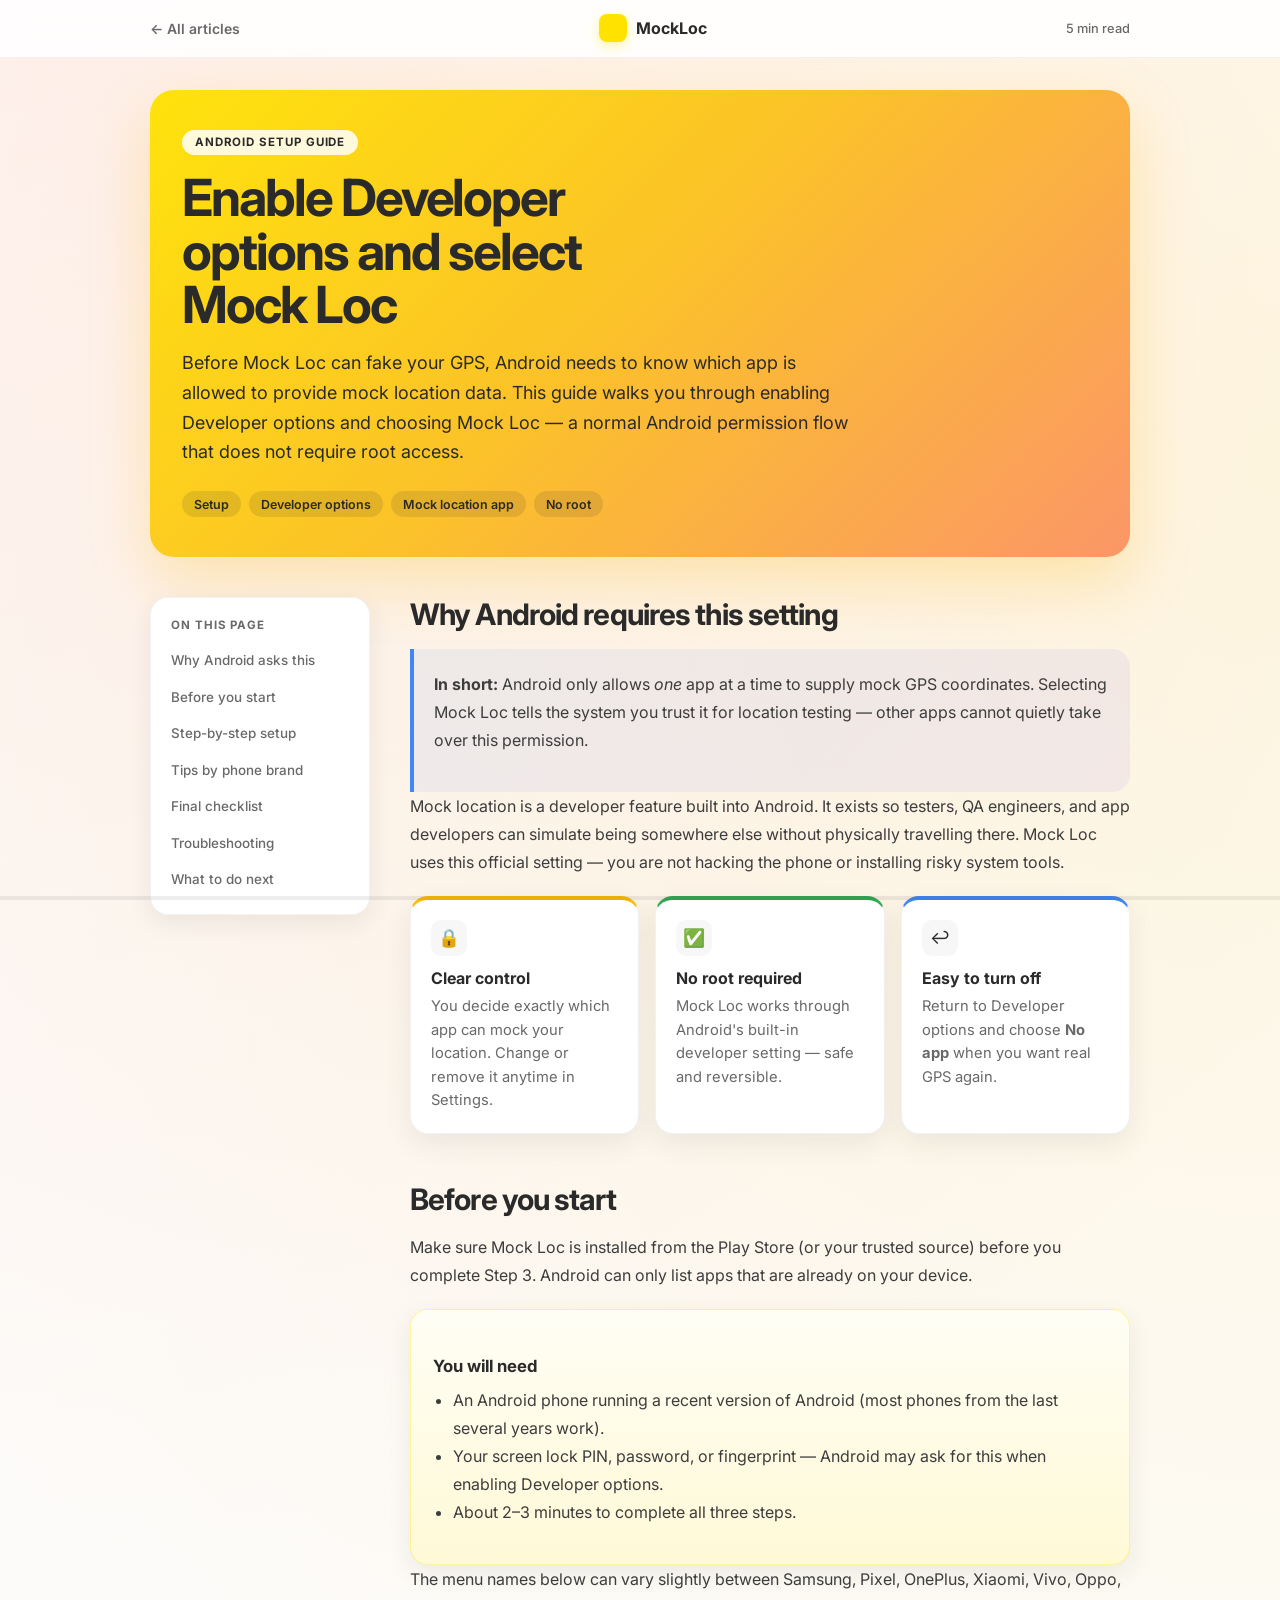
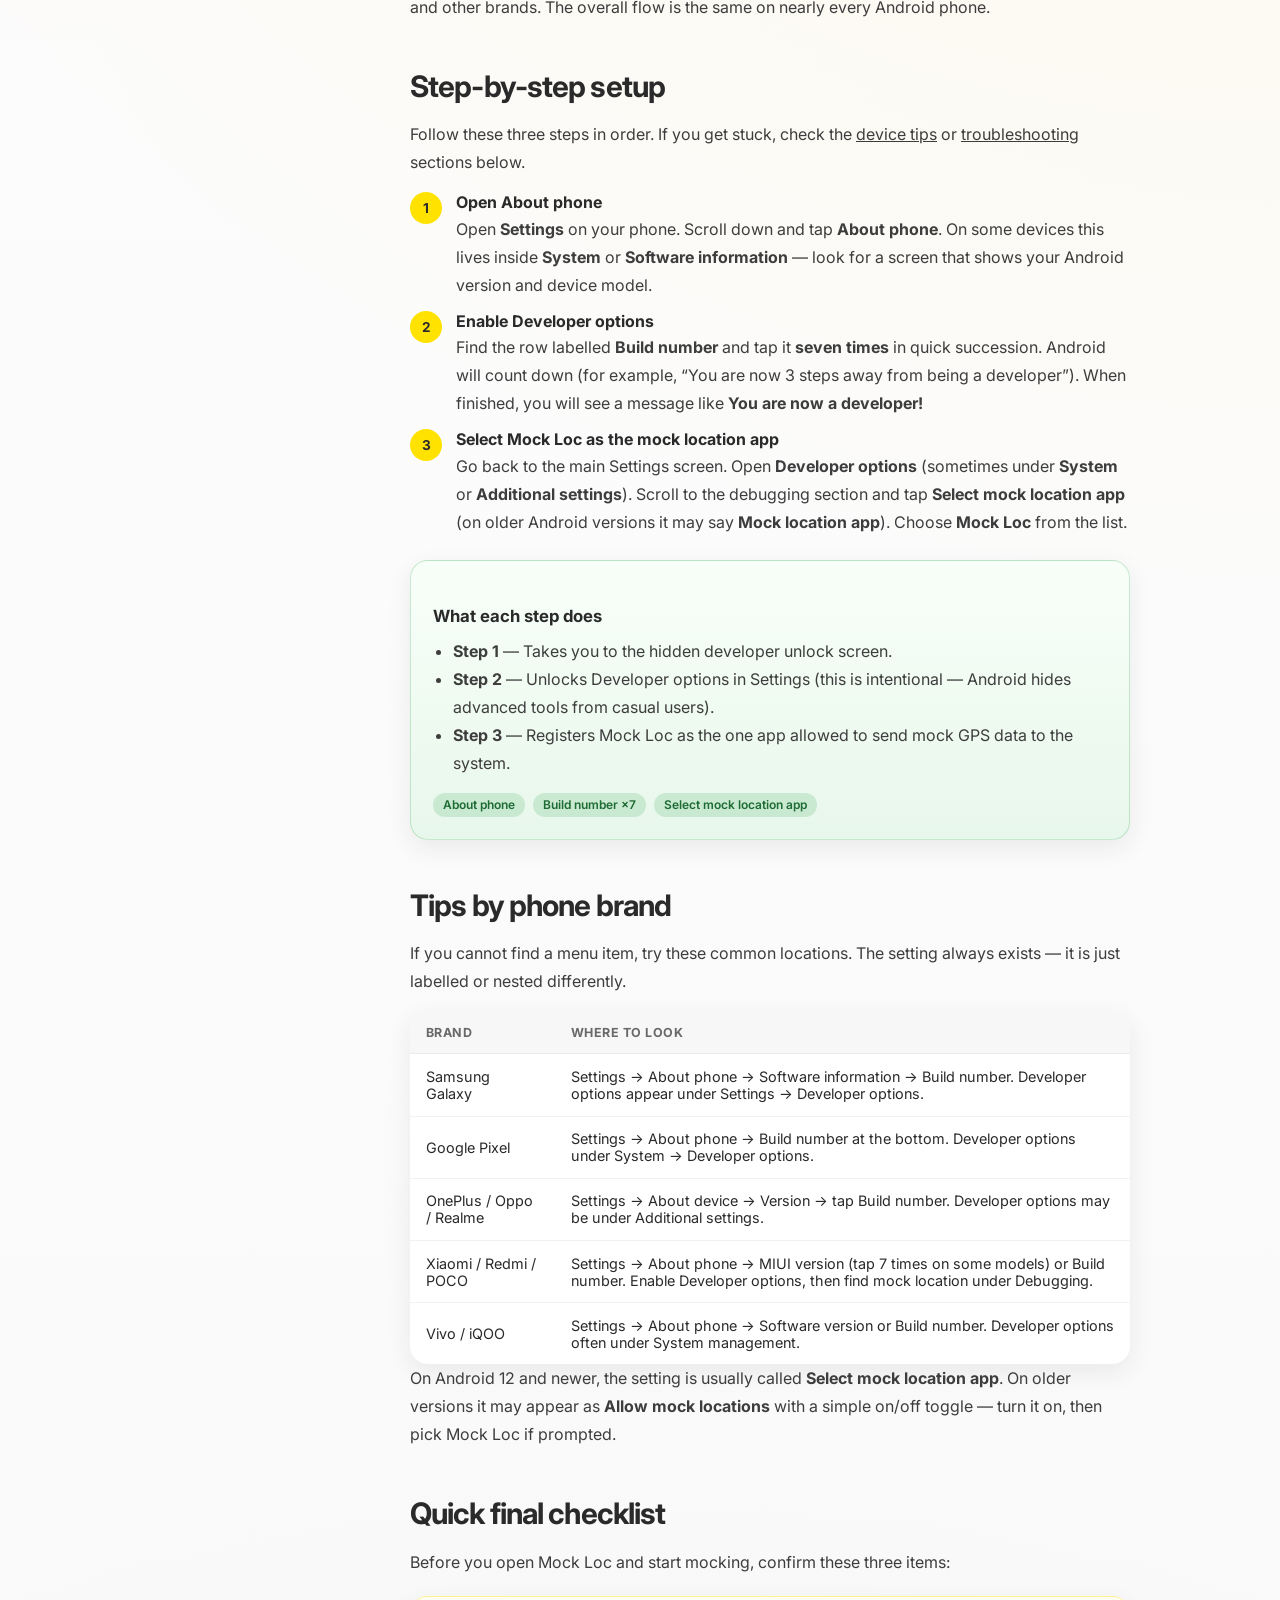
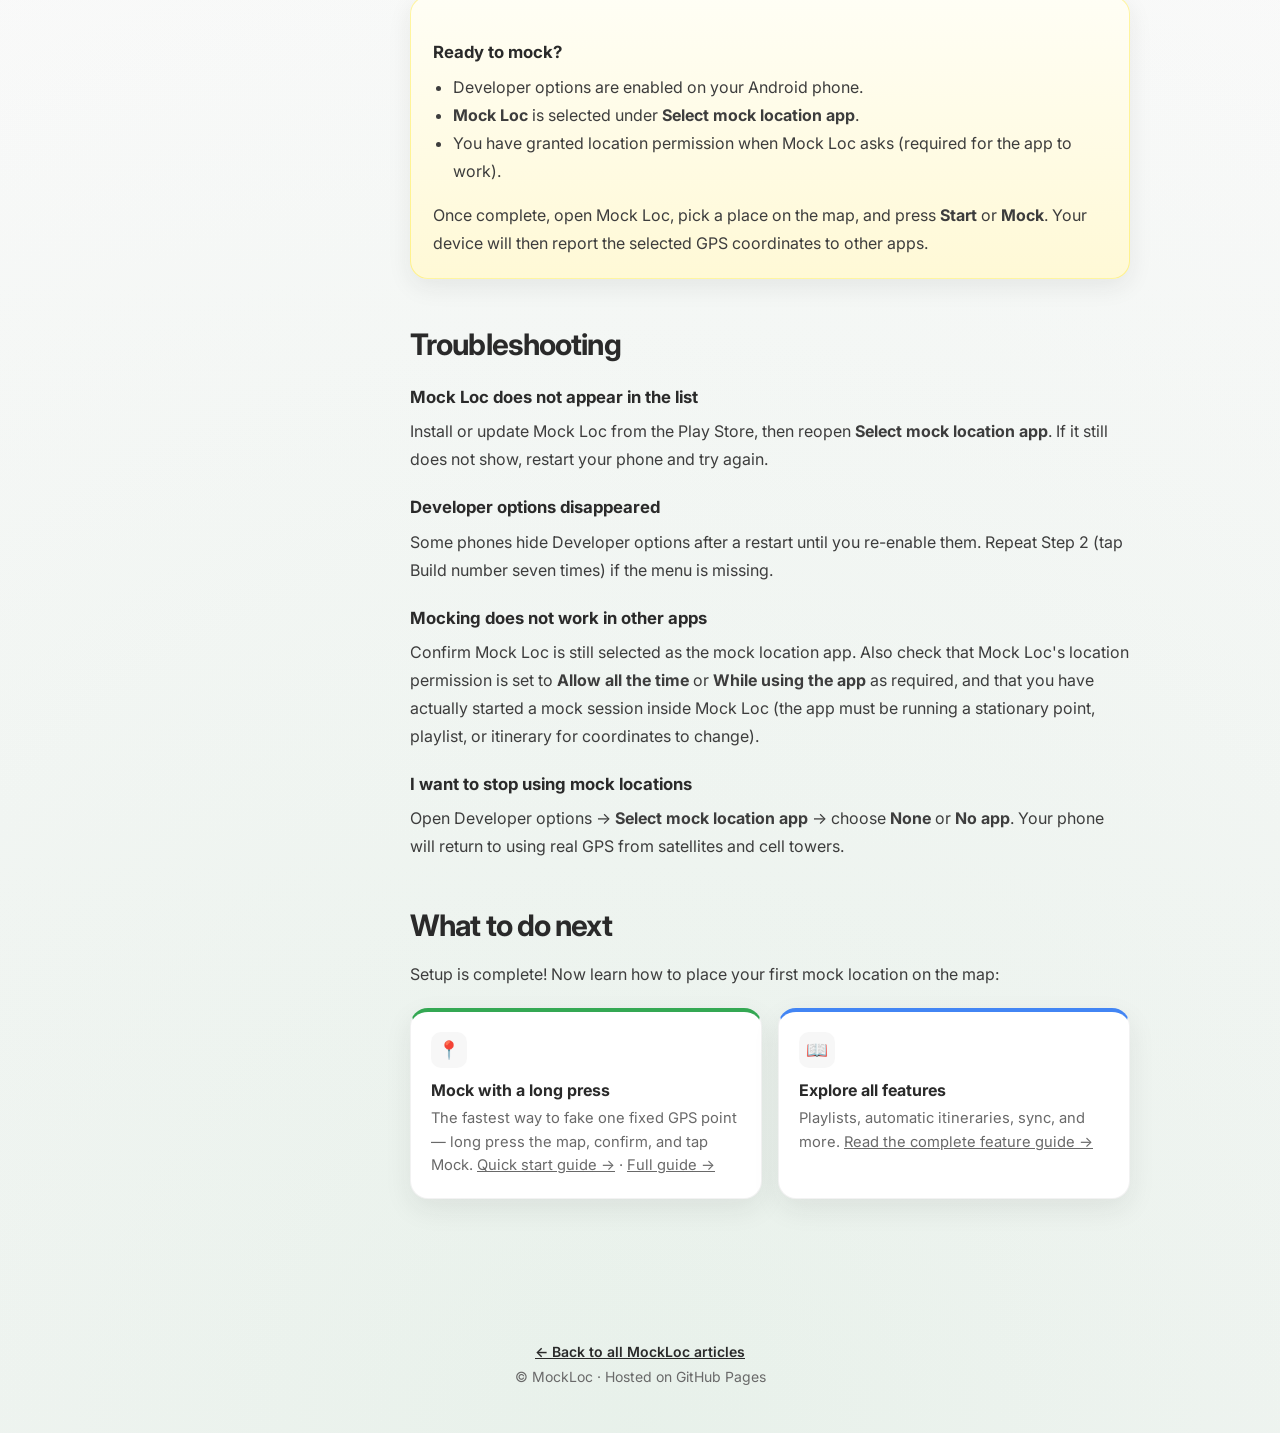
==== commit 4a547915: "improved article for stationary point" ====
--- a/enable-developer-options-mock-location-app.html
+++ b/enable-developer-options-mock-location-app.html
@@ -303,6 +303,11 @@
       <p><a href="index.html">← Back to all MockLoc articles</a></p>
       <p style="margin-top: 0.5rem;">&copy; MockLoc · Hosted on GitHub Pages</p>
     </footer>
+
+    <div class="read-progress" aria-hidden="true">
+      <div class="read-progress__bar" id="readProgressBar"></div>
+    </div>
   </div>
+  <script src="js/article.js"></script>
 </body>
 </html>
--- a/css/article.css
+++ b/css/article.css
@@ -107,6 +107,25 @@
   color: var(--gray);
 }
 
+.read-progress {
+  position: fixed;
+  left: 0;
+  right: 0;
+  bottom: 0;
+  z-index: 30;
+  height: 4px;
+  background: rgba(42, 42, 42, 0.08);
+  pointer-events: none;
+}
+
+.read-progress__bar {
+  height: 100%;
+  width: 0;
+  background: linear-gradient(90deg, var(--yellow) 0%, var(--google-yellow) 55%, var(--orange) 100%);
+  transition: width 0.1s linear;
+  border-radius: 0 2px 2px 0;
+}
+
 .hero {
   width: min(100% - 2rem, var(--page-width));
   margin: 2rem auto 0;
@@ -115,6 +134,21 @@
   background:
     linear-gradient(135deg, rgba(255, 226, 0, 0.95) 0%, rgba(251, 188, 5, 0.85) 45%, rgba(250, 119, 63, 0.75) 100%);
   box-shadow: 0 24px 60px rgba(255, 180, 0, 0.25);
+}
+
+.hero-brand {
+  display: flex;
+  align-items: center;
+  margin-bottom: 1rem;
+}
+
+.hero-logo {
+  display: block;
+  width: min(68vw, 210px);
+  max-height: 64px;
+  height: auto;
+  object-fit: contain;
+  filter: drop-shadow(0 3px 10px rgba(42, 42, 42, 0.14));
 }
 
 .hero-badge {
@@ -382,6 +416,106 @@
   margin: 0.15rem 0 0;
 }
 
+.step-timeline {
+  margin-top: 1.25rem;
+}
+
+.step-timeline__item {
+  display: grid;
+  grid-template-columns: 2.5rem minmax(0, 1fr);
+  gap: 0.85rem;
+}
+
+.step-timeline__track {
+  position: relative;
+  display: flex;
+  justify-content: center;
+  padding-top: 0.1rem;
+}
+
+.step-timeline__track::after {
+  content: "";
+  position: absolute;
+  top: 2.35rem;
+  bottom: -0.35rem;
+  left: 50%;
+  width: 2px;
+  transform: translateX(-50%);
+  background: linear-gradient(180deg, var(--yellow) 0%, rgba(255, 226, 0, 0.35) 100%);
+  border-radius: 999px;
+}
+
+.step-timeline__item:last-child .step-timeline__track::after {
+  display: none;
+}
+
+.step-timeline__num {
+  position: relative;
+  z-index: 1;
+  display: flex;
+  align-items: center;
+  justify-content: center;
+  width: 2rem;
+  height: 2rem;
+  font-size: 0.82rem;
+  font-weight: 700;
+  color: var(--black);
+  background: var(--yellow);
+  border: 2px solid var(--white);
+  border-radius: 50%;
+  box-shadow: 0 0 0 2px rgba(255, 226, 0, 0.35);
+}
+
+.step-timeline__content {
+  display: grid;
+  grid-template-columns: minmax(0, 1fr) 92px;
+  gap: 0.85rem;
+  align-items: start;
+  padding-bottom: 1.35rem;
+}
+
+.step-timeline__item:last-child .step-timeline__content {
+  padding-bottom: 0;
+}
+
+.step-timeline__text strong {
+  display: block;
+  font-size: 0.98rem;
+  line-height: 1.35;
+}
+
+.step-timeline__text p {
+  margin: 0.35rem 0 0;
+}
+
+.step-timeline__shot {
+  margin: 0;
+}
+
+.step-shot {
+  width: 92px;
+  padding: 6px;
+  border-radius: 14px;
+  background: linear-gradient(145deg, #2a2a2a, #111);
+  box-shadow: 0 10px 22px rgba(0, 0, 0, 0.18);
+}
+
+.step-shot__screen {
+  aspect-ratio: 9 / 19.5;
+  min-height: 148px;
+  border-radius: 10px;
+  background: #0a0a0a;
+  overflow: hidden;
+}
+
+.step-shot__screen img {
+  display: block;
+  width: 100%;
+  height: 100%;
+  object-fit: cover;
+  border-radius: inherit;
+}
+
 .dev-callout {
   margin-top: 1.25rem;
   padding: 1.25rem;
@@ -463,13 +597,180 @@
 }
 
 @media (max-width: 900px) {
+  .topbar {
+    display: none;
+  }
+
   .layout {
     grid-template-columns: 1fr;
-  }
-
-  .toc {
-    position: static;
-  }
+    margin-top: 1.25rem;
+  }
+
+  .layout > .toc {
+    display: none;
+  }
+}
+
+/* Mobile TOC — floating button + bottom sheet */
+.toc-fab {
+  display: none;
+}
+
+@media (max-width: 900px) {
+  .toc-fab {
+    position: fixed;
+    right: 1rem;
+    bottom: calc(1rem + env(safe-area-inset-bottom, 0px));
+    z-index: 25;
+    display: inline-flex;
+    align-items: center;
+    gap: 0.45rem;
+    padding: 0.62rem 0.9rem;
+    border: 1px solid rgba(42, 42, 42, 0.08);
+    border-radius: 999px;
+    font-family: inherit;
+    font-size: 0.78rem;
+    font-weight: 700;
+    color: var(--black);
+    background: rgba(255, 255, 255, 0.96);
+    box-shadow: 0 10px 28px rgba(42, 42, 42, 0.16);
+    backdrop-filter: blur(10px);
+    cursor: pointer;
+    transition: transform 0.2s ease, box-shadow 0.2s ease;
+  }
+
+  .toc-fab:active {
+    transform: scale(0.97);
+  }
+
+  .toc-fab__icon {
+    display: inline-flex;
+    align-items: center;
+    justify-content: center;
+    width: 1.35rem;
+    height: 1.35rem;
+    border-radius: 50%;
+    font-size: 0.82rem;
+    line-height: 1;
+    background: var(--yellow);
+  }
+}
+
+.toc-panel {
+  position: fixed;
+  inset: 0;
+  z-index: 40;
+  display: flex;
+  align-items: flex-end;
+  justify-content: center;
+  pointer-events: none;
+  visibility: hidden;
+  transition: visibility 0.25s ease;
+}
+
+.toc-panel.is-open {
+  pointer-events: auto;
+  visibility: visible;
+}
+
+.toc-panel__backdrop {
+  position: absolute;
+  inset: 0;
+  background: rgba(42, 42, 42, 0.35);
+  opacity: 0;
+  transition: opacity 0.25s ease;
+}
+
+.toc-panel.is-open .toc-panel__backdrop {
+  opacity: 1;
+}
+
+.toc-panel__sheet {
+  position: relative;
+  z-index: 1;
+  width: min(100%, 520px);
+  max-height: min(72vh, 520px);
+  padding: 0.35rem 0 0;
+  border-radius: 20px 20px 0 0;
+  background: var(--white);
+  box-shadow: 0 -12px 40px rgba(42, 42, 42, 0.18);
+  transform: translateY(100%);
+  transition: transform 0.28s ease;
+}
+
+.toc-panel.is-open .toc-panel__sheet {
+  transform: translateY(0);
+}
+
+.toc-panel__header {
+  display: flex;
+  align-items: center;
+  justify-content: space-between;
+  gap: 1rem;
+  padding: 0.85rem 1rem 0.65rem;
+  border-bottom: 1px solid rgba(42, 42, 42, 0.06);
+}
+
+.toc-panel__title {
+  margin: 0;
+  font-size: 0.72rem;
+  font-weight: 700;
+  letter-spacing: 0.08em;
+  text-transform: uppercase;
+  color: var(--gray);
+}
+
+.toc-panel__close {
+  display: inline-flex;
+  align-items: center;
+  justify-content: center;
+  width: 2rem;
+  height: 2rem;
+  border: none;
+  border-radius: 50%;
+  font-size: 1.25rem;
+  line-height: 1;
+  color: var(--gray);
+  background: var(--gray-light);
+  cursor: pointer;
+}
+
+.toc-panel__nav {
+  overflow-y: auto;
+  padding: 0.65rem 0.85rem calc(1rem + env(safe-area-inset-bottom, 0px));
+}
+
+.toc-panel__nav ul {
+  margin: 0;
+  padding: 0;
+  list-style: none;
+}
+
+.toc-panel__nav li + li {
+  margin-top: 0.35rem;
+}
+
+.toc-panel__nav a {
+  display: block;
+  padding: 0.72rem 0.85rem;
+  border-radius: 12px;
+  font-size: 0.92rem;
+  font-weight: 500;
+  line-height: 1.35;
+  text-decoration: none;
+  color: var(--gray);
+  transition: background 0.2s ease, color 0.2s ease;
+}
+
+.toc-panel__nav a.is-active,
+.toc-panel__nav a:active {
+  color: var(--black);
+  font-weight: 700;
+  background: rgba(255, 226, 0, 0.28);
+}
+
+html.toc-panel-open {
+  overflow: hidden;
 }
 
 /* Sync article — flow diagrams & transparency blocks */
@@ -769,7 +1070,45 @@
 
 @media (max-width: 600px) {
   .hero {
-    padding: 1.75rem 1.25rem;
+    margin-top: 1rem;
+    padding: 1.15rem 1rem 1.25rem;
+  }
+
+  .hero-brand {
+    margin-bottom: 0.75rem;
+  }
+
+  .hero-logo {
+    width: min(62vw, 168px);
+    max-height: 52px;
+  }
+
+  .hero-badge {
+    margin-bottom: 0.65rem;
+    padding: 0.28rem 0.65rem;
+    font-size: 0.62rem;
+  }
+
+  .hero h1 {
+    margin-bottom: 0.65rem;
+    font-size: clamp(1.25rem, 5.8vw, 1.65rem);
+    line-height: 1.12;
+    letter-spacing: -0.03em;
+  }
+
+  .hero-lead {
+    font-size: 0.84rem;
+    line-height: 1.5;
+  }
+
+  .hero-tags {
+    margin-top: 0.85rem;
+    gap: 0.35rem;
+  }
+
+  .hero-tag {
+    padding: 0.28rem 0.55rem;
+    font-size: 0.68rem;
   }
 
   .topbar-inner {
@@ -1095,4 +1434,47 @@
   .phone-mock {
     max-width: 260px;
   }
-}
+
+  .step-timeline__content {
+    grid-template-columns: minmax(0, 1fr) 78px;
+    gap: 0.65rem;
+  }
+
+  .step-shot {
+    width: 78px;
+    padding: 5px;
+    border-radius: 12px;
+  }
+
+  .step-shot__screen {
+    min-height: 124px;
+    border-radius: 8px;
+  }
+
+  .step-timeline__text strong {
+    font-size: 0.92rem;
+  }
+}
+
+/* Stationary quick-start — unified description typography */
+.article-page--stationary-quick-start .hero-lead,
+.article-page--stationary-quick-start .content p,
+.article-page--stationary-quick-start .content li,
+.article-page--stationary-quick-start .feature-card p,
+.article-page--stationary-quick-start .detail-block p,
+.article-page--stationary-quick-start .detail-block li {
+  font-size: 0.92rem;
+  line-height: 1.6;
+  color: #3d3d3d;
+}
+
+@media (max-width: 600px) {
+  .article-page--stationary-quick-start .hero-lead,
+  .article-page--stationary-quick-start .content p,
+  .article-page--stationary-quick-start .content li,
+  .article-page--stationary-quick-start .feature-card p,
+  .article-page--stationary-quick-start .detail-block p,
+  .article-page--stationary-quick-start .detail-block li {
+    font-size: 0.88rem;
+  }
+}
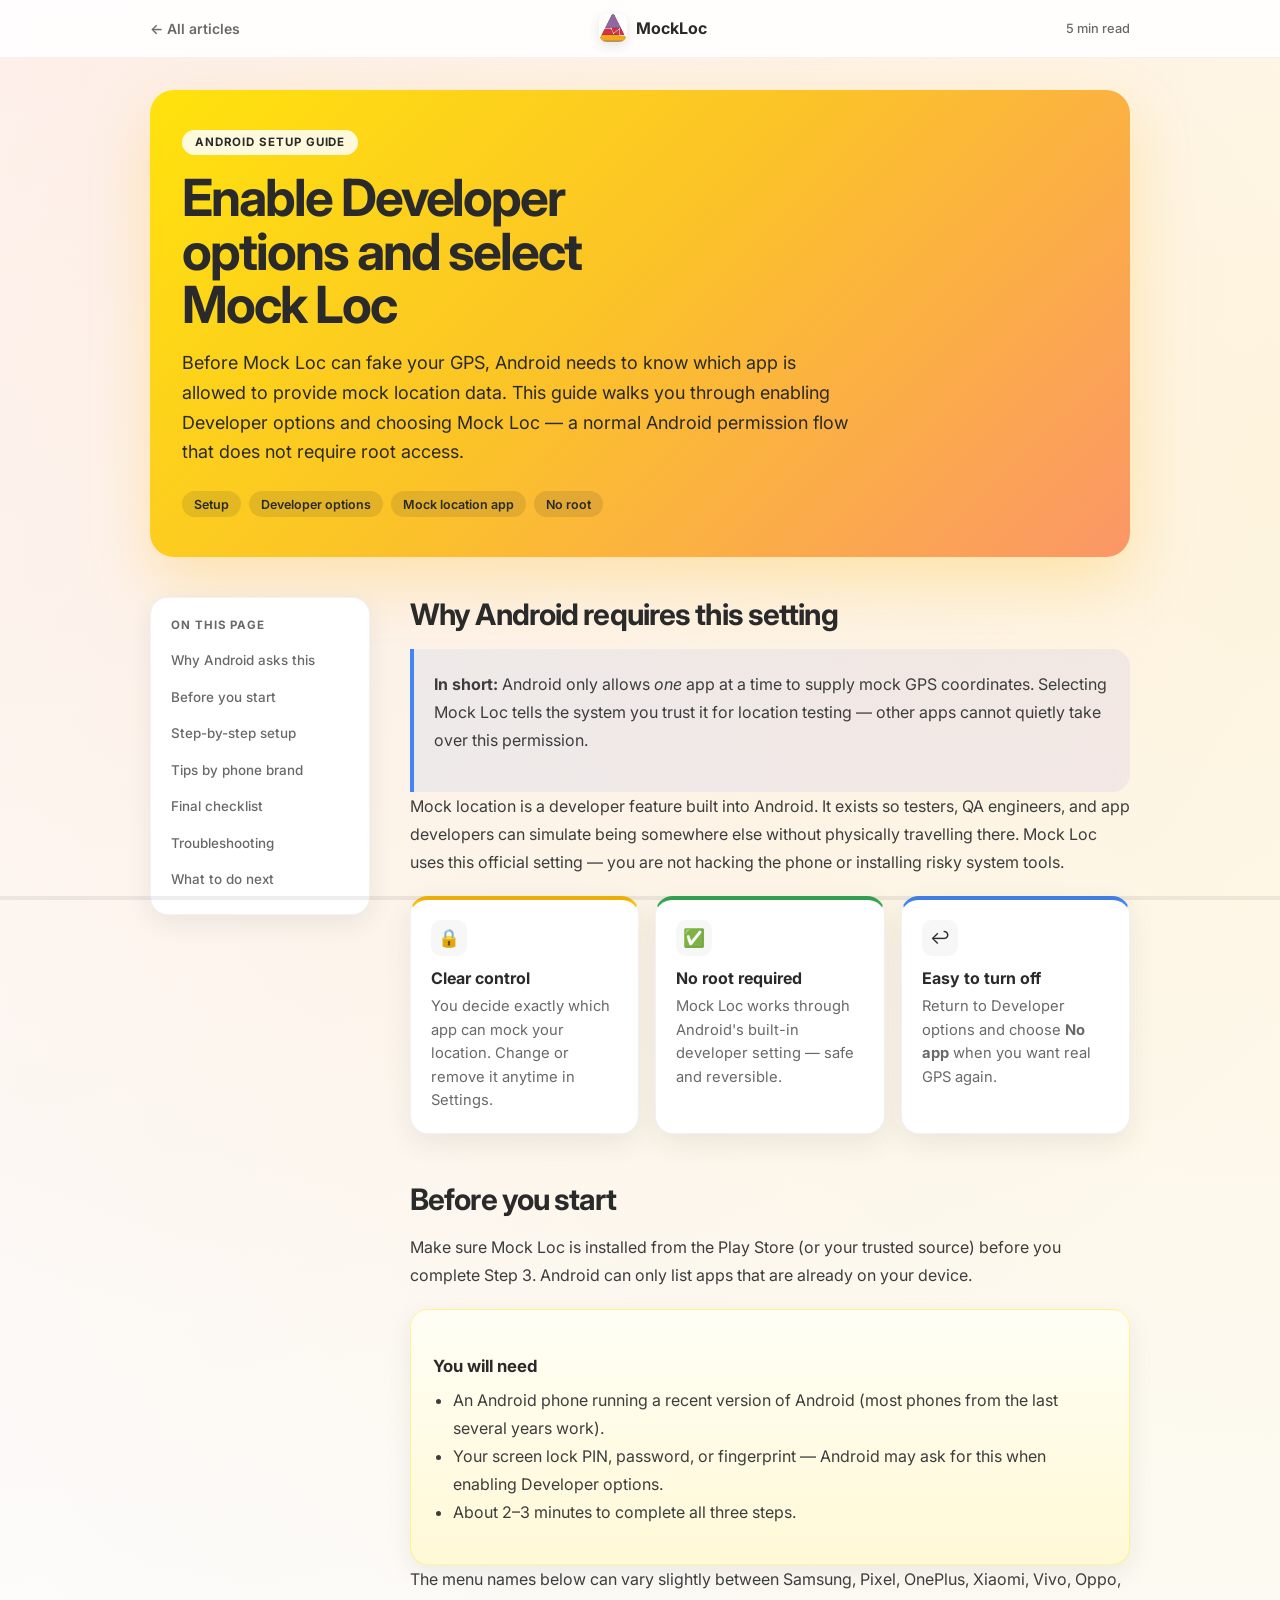
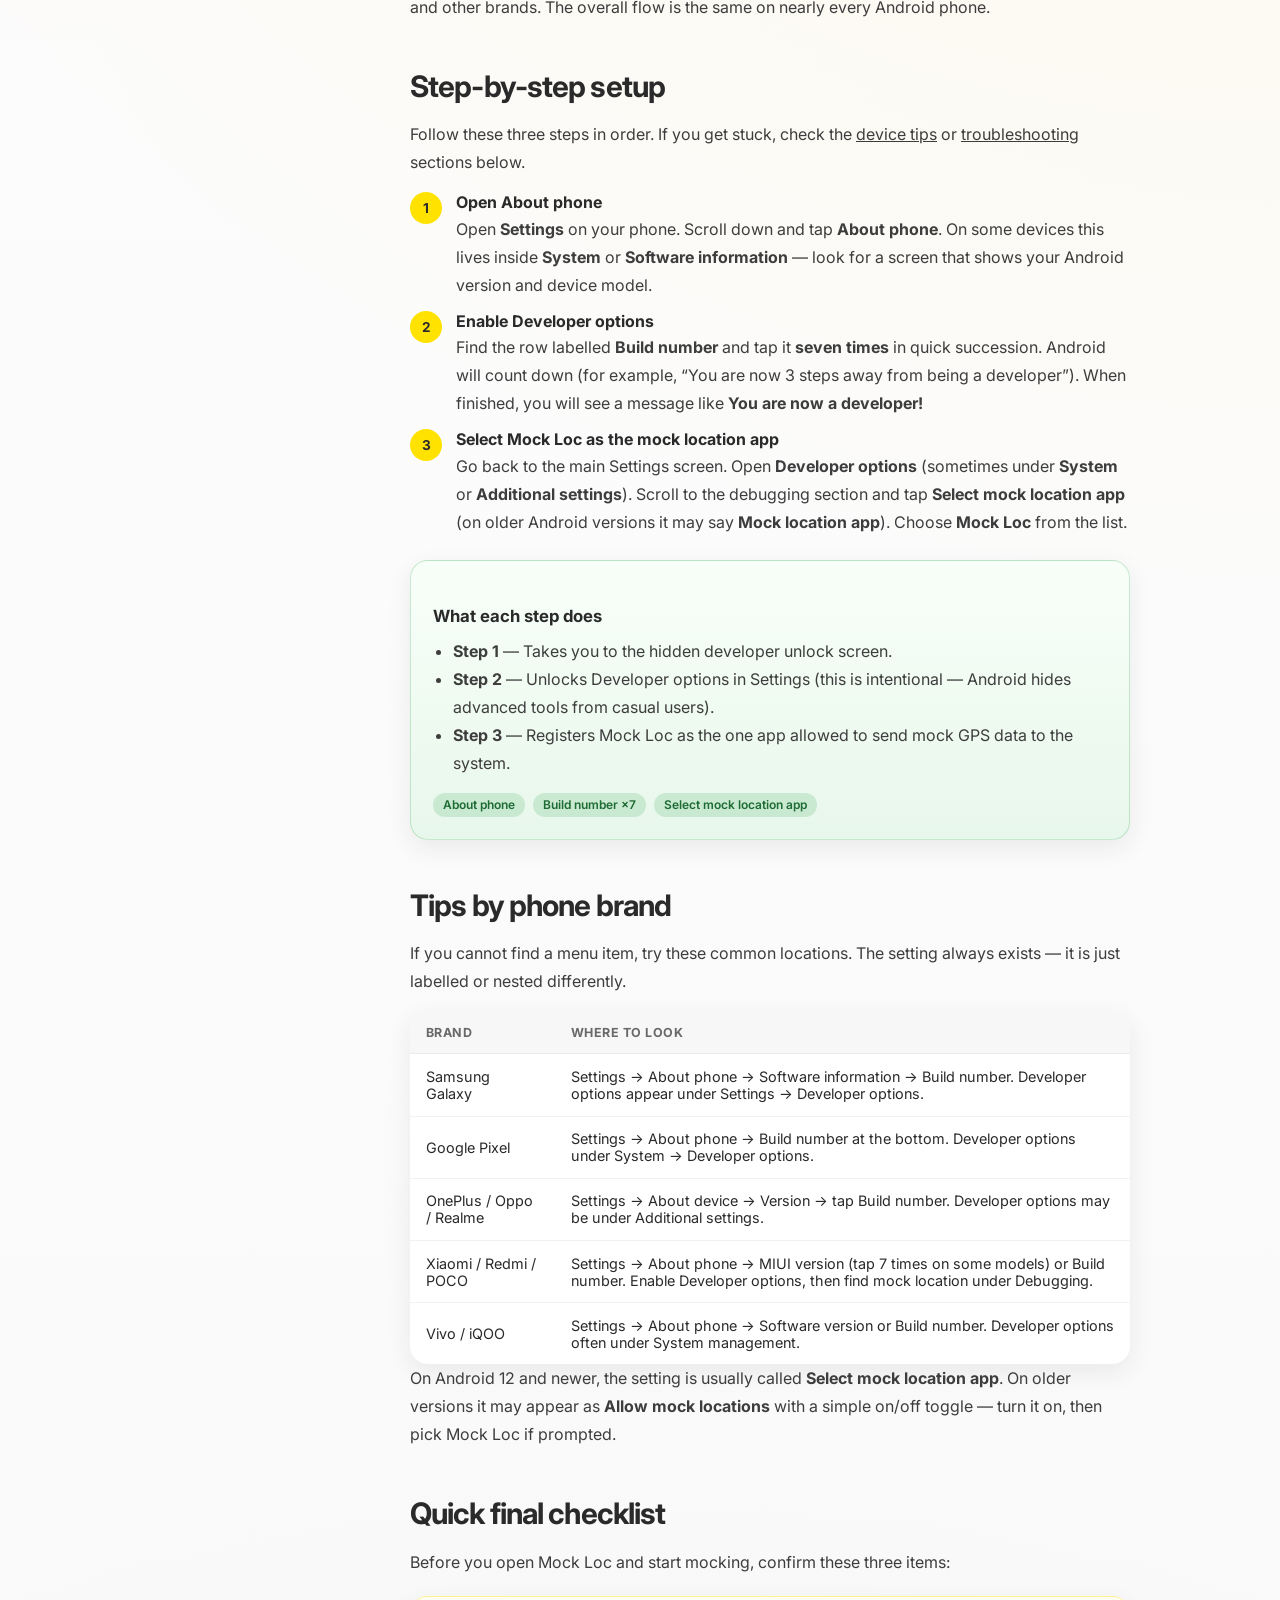
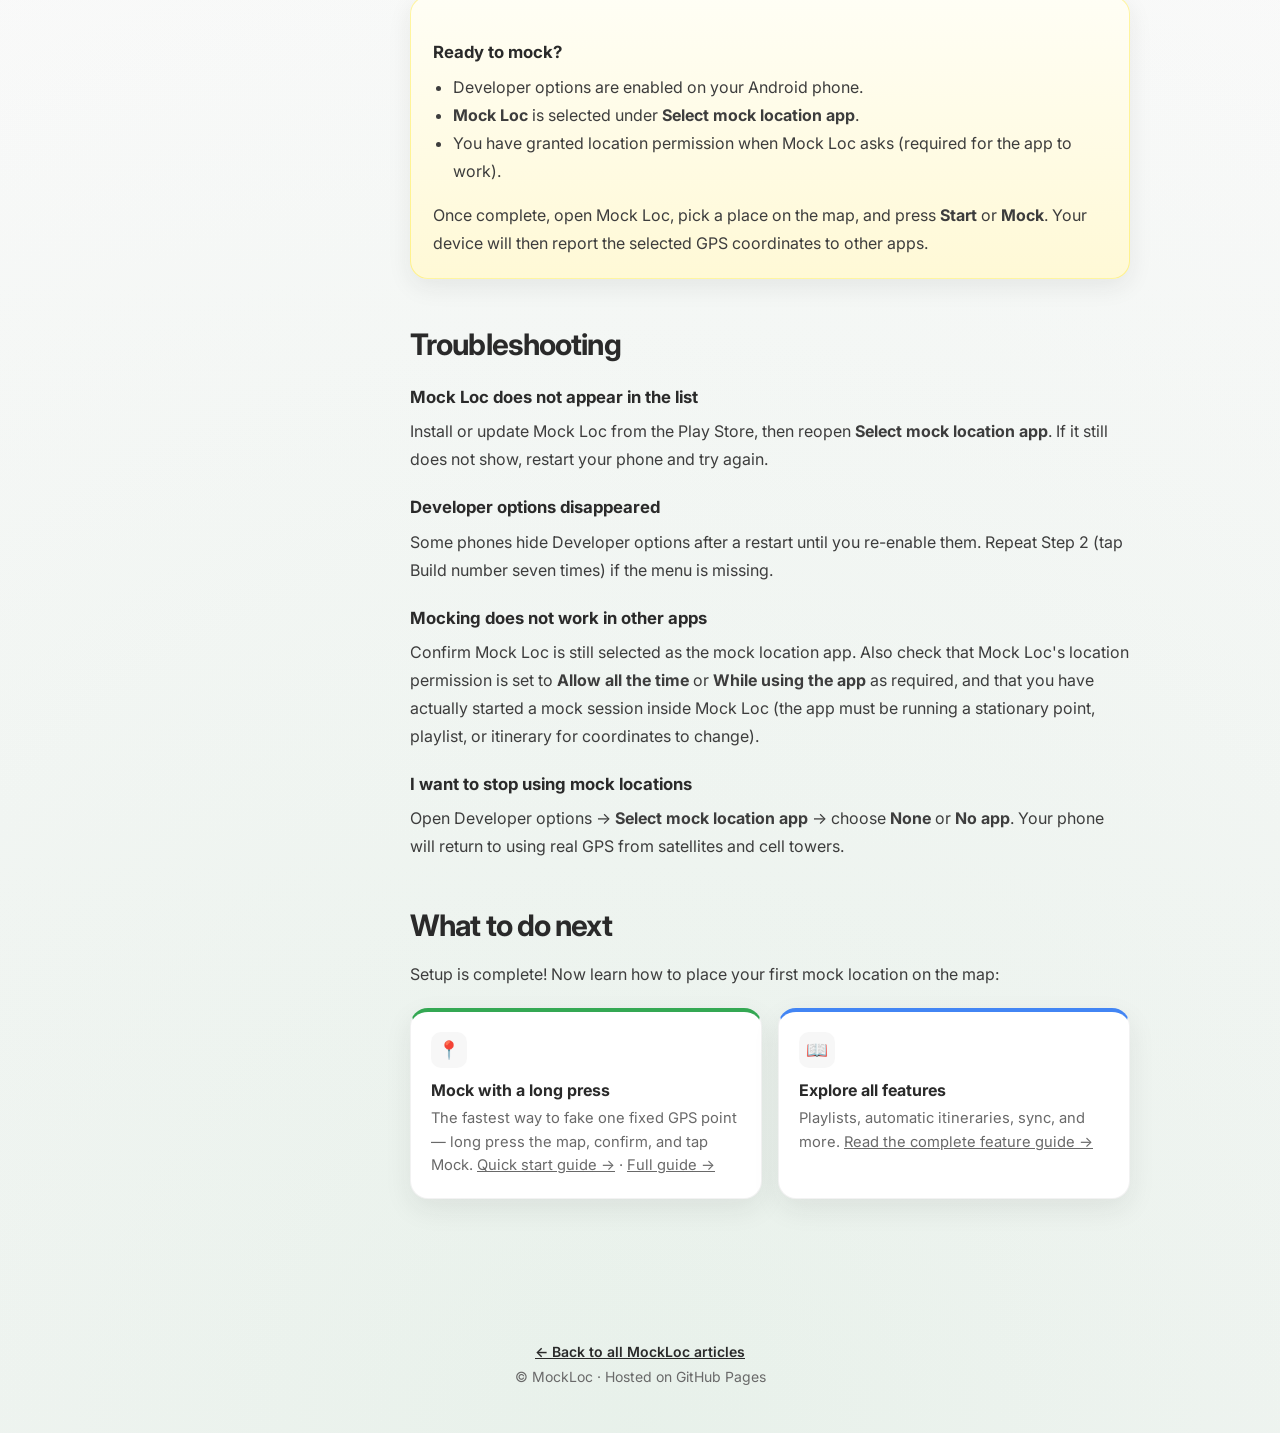
==== commit b1b21d63: "updated last article for stationary" ====
--- a/enable-developer-options-mock-location-app.html
+++ b/enable-developer-options-mock-location-app.html
@@ -16,7 +16,7 @@
       <div class="topbar-inner">
         <a class="back-link" href="index.html">← All articles</a>
         <div class="logo">
-          <span class="logo-mark" aria-hidden="true"></span>
+          <img class="logo-mark" src="assets/app-launcher.png" alt="" width="96" height="96">
           <span class="logo-text">MockLoc</span>
         </div>
         <span class="read-time">5 min read</span>
--- a/css/article.css
+++ b/css/article.css
@@ -89,9 +89,15 @@
 }
 
 .logo-mark {
+  display: block;
   width: 1.75rem;
   height: 1.75rem;
   border-radius: 8px;
+  object-fit: cover;
+  box-shadow: 0 4px 12px rgba(42, 42, 42, 0.12);
+}
+
+span.logo-mark {
   background: var(--yellow);
   box-shadow: 0 4px 12px var(--yellow-glow);
 }
@@ -335,6 +341,299 @@
   font-size: 0.92rem;
   line-height: 1.6;
   color: var(--gray);
+}
+
+.point-highlights {
+  display: grid;
+  grid-template-columns: repeat(3, minmax(0, 1fr));
+  gap: 0.75rem;
+  margin: 1rem 0 0;
+  padding: 0;
+  list-style: none;
+}
+
+.point-highlight {
+  display: flex;
+  flex-direction: column;
+  align-items: center;
+  text-align: center;
+  padding: 1rem 0.75rem;
+  border-radius: calc(var(--radius) - 2px);
+  background: var(--white);
+  border: 1px solid rgba(42, 42, 42, 0.06);
+  box-shadow: 0 6px 18px var(--shadow);
+}
+
+.point-highlight__icon {
+  display: inline-flex;
+  align-items: center;
+  justify-content: center;
+  width: 2.75rem;
+  height: 2.75rem;
+  margin-bottom: 0.65rem;
+  border-radius: 50%;
+  color: var(--black);
+}
+
+.point-highlight__icon svg {
+  width: 1.35rem;
+  height: 1.35rem;
+}
+
+.point-highlight__icon--yellow {
+  background: rgba(255, 226, 0, 0.32);
+  color: #7a6400;
+}
+
+.point-highlight__icon--green {
+  background: rgba(52, 168, 83, 0.16);
+  color: #1e6b34;
+}
+
+.point-highlight__icon--blue {
+  background: rgba(66, 133, 244, 0.14);
+  color: #1a4fb0;
+}
+
+.point-highlight__title {
+  display: block;
+  margin-bottom: 0.3rem;
+  font-size: 0.92rem;
+  font-weight: 700;
+  line-height: 1.3;
+  color: var(--black);
+}
+
+.point-highlight__text {
+  margin: 0;
+  font-size: 0.84rem;
+  line-height: 1.45;
+  color: var(--gray);
+}
+
+.insight-cards {
+  display: grid;
+  grid-template-columns: repeat(3, minmax(0, 1fr));
+  gap: 0.75rem;
+  margin: 1rem 0 0;
+  padding: 0;
+  list-style: none;
+}
+
+.insight-cards--tips {
+  grid-template-columns: repeat(2, minmax(0, 1fr));
+}
+
+.insight-card {
+  display: flex;
+  align-items: flex-start;
+  gap: 0.8rem;
+  padding: 0.95rem 0.9rem;
+  border-radius: calc(var(--radius) - 2px);
+  border: 1px solid transparent;
+  box-shadow: 0 8px 22px var(--shadow);
+}
+
+.insight-card__icon {
+  display: inline-flex;
+  align-items: center;
+  justify-content: center;
+  flex-shrink: 0;
+  width: 2.5rem;
+  height: 2.5rem;
+  border-radius: 12px;
+  color: var(--black);
+}
+
+.insight-card__icon svg {
+  width: 1.25rem;
+  height: 1.25rem;
+}
+
+.insight-card__body {
+  min-width: 0;
+}
+
+.insight-card__title {
+  display: block;
+  margin-bottom: 0.25rem;
+  font-size: 0.92rem;
+  font-weight: 700;
+  line-height: 1.35;
+  color: var(--black);
+}
+
+.insight-card__text {
+  margin: 0;
+  font-size: 0.84rem;
+  line-height: 1.5;
+  color: #4a4a4a;
+}
+
+.insight-card--green {
+  background: linear-gradient(135deg, #f8fff9 0%, #e8f7eb 100%);
+  border-color: rgba(52, 168, 83, 0.28);
+}
+
+.insight-card--green .insight-card__icon {
+  background: rgba(52, 168, 83, 0.18);
+  color: #1e6b34;
+}
+
+.insight-card--yellow {
+  background: linear-gradient(135deg, #fffef5 0%, #fff4b8 100%);
+  border-color: rgba(255, 226, 0, 0.42);
+}
+
+.insight-card--yellow .insight-card__icon {
+  background: rgba(255, 226, 0, 0.38);
+  color: #7a6400;
+}
+
+.insight-card--blue {
+  background: linear-gradient(135deg, #f8fbff 0%, #e8f0fe 100%);
+  border-color: rgba(66, 133, 244, 0.28);
+}
+
+.insight-card--blue .insight-card__icon {
+  background: rgba(66, 133, 244, 0.16);
+  color: #1a4fb0;
+}
+
+.insight-card--orange {
+  background: linear-gradient(135deg, #fff8f3 0%, #ffe8d6 100%);
+  border-color: rgba(250, 119, 63, 0.32);
+}
+
+.insight-card--orange .insight-card__icon {
+  background: rgba(250, 119, 63, 0.18);
+  color: #c4511c;
+}
+
+.insight-card--purple {
+  background: linear-gradient(135deg, #faf8ff 0%, #ede7ff 100%);
+  border-color: rgba(124, 77, 255, 0.28);
+}
+
+.insight-card--purple .insight-card__icon {
+  background: rgba(124, 77, 255, 0.16);
+  color: #5e35b1;
+}
+
+.article-section {
+  margin-bottom: 3rem;
+  padding: 1.35rem 1.2rem 1.2rem;
+  border-radius: calc(var(--radius) + 2px);
+  border: 1px solid transparent;
+}
+
+.article-section__badge {
+  display: inline-block;
+  margin-bottom: 0.75rem;
+  padding: 0.28rem 0.65rem;
+  font-size: 0.68rem;
+  font-weight: 700;
+  letter-spacing: 0.08em;
+  text-transform: uppercase;
+  border-radius: 999px;
+}
+
+.article-section--active {
+  background: linear-gradient(180deg, rgba(52, 168, 83, 0.1) 0%, rgba(0, 188, 212, 0.04) 100%);
+  border-color: rgba(52, 168, 83, 0.22);
+}
+
+.article-section--active .article-section__badge {
+  color: #1e6b34;
+  background: rgba(52, 168, 83, 0.16);
+}
+
+.article-section--active .insight-card {
+  box-shadow: 0 8px 20px rgba(52, 168, 83, 0.1);
+}
+
+.article-section--tips {
+  background: linear-gradient(180deg, rgba(255, 226, 0, 0.16) 0%, rgba(250, 119, 63, 0.08) 100%);
+  border-color: rgba(255, 180, 0, 0.3);
+}
+
+.article-section--tips .article-section__badge {
+  color: #9a5b00;
+  background: rgba(255, 226, 0, 0.38);
+}
+
+.article-section--tips .insight-card {
+  box-shadow: 0 8px 20px rgba(250, 119, 63, 0.1);
+}
+
+.insight-card--mint {
+  background: linear-gradient(135deg, #f4fff8 0%, #dff5ea 100%);
+  border-color: rgba(52, 168, 83, 0.3);
+}
+
+.insight-card--mint .insight-card__icon {
+  background: rgba(52, 168, 83, 0.2);
+  color: #1e6b34;
+}
+
+.insight-card--teal {
+  background: linear-gradient(135deg, #f0fbfa 0%, #d7f3f1 100%);
+  border-color: rgba(0, 150, 136, 0.28);
+}
+
+.insight-card--teal .insight-card__icon {
+  background: rgba(0, 150, 136, 0.18);
+  color: #00695c;
+}
+
+.insight-card--cyan {
+  background: linear-gradient(135deg, #f2fcff 0%, #d9f4fb 100%);
+  border-color: rgba(0, 188, 212, 0.28);
+}
+
+.insight-card--cyan .insight-card__icon {
+  background: rgba(0, 188, 212, 0.18);
+  color: #00838f;
+}
+
+.insight-card--amber {
+  background: linear-gradient(135deg, #fffdf2 0%, #fff0b8 100%);
+  border-color: rgba(251, 188, 5, 0.38);
+}
+
+.insight-card--amber .insight-card__icon {
+  background: rgba(251, 188, 5, 0.28);
+  color: #9a6700;
+}
+
+.insight-card--gold {
+  background: linear-gradient(135deg, #fff9eb 0%, #ffe8b3 100%);
+  border-color: rgba(255, 193, 7, 0.35);
+}
+
+.insight-card--gold .insight-card__icon {
+  background: rgba(255, 193, 7, 0.26);
+  color: #8d6e00;
+}
+
+.insight-card--coral {
+  background: linear-gradient(135deg, #fff7f3 0%, #ffdccc 100%);
+  border-color: rgba(250, 119, 63, 0.34);
+}
+
+.insight-card--coral .insight-card__icon {
+  background: rgba(250, 119, 63, 0.2);
+  color: #c4511c;
+}
+
+.insight-card--peach {
+  background: linear-gradient(135deg, #fff5f0 0%, #ffe2d4 100%);
+  border-color: rgba(255, 138, 101, 0.32);
+}
+
+.insight-card--peach .insight-card__icon {
+  background: rgba(255, 138, 101, 0.2);
+  color: #d84315;
 }
 
 .detail-block {
@@ -1461,6 +1760,8 @@
 .article-page--stationary-quick-start .content p,
 .article-page--stationary-quick-start .content li,
 .article-page--stationary-quick-start .feature-card p,
+.article-page--stationary-quick-start .point-highlight__text,
+.article-page--stationary-quick-start .insight-card__text,
 .article-page--stationary-quick-start .detail-block p,
 .article-page--stationary-quick-start .detail-block li {
   font-size: 0.92rem;
@@ -1468,13 +1769,59 @@
   color: #3d3d3d;
 }
 
+.article-section h2 {
+  margin-top: 0;
+}
+
+@media (max-width: 900px) {
+  .article-section {
+    padding: 1.1rem 0.95rem 0.95rem;
+  }
+
+  .point-highlights {
+    grid-template-columns: 1fr;
+    gap: 0.55rem;
+  }
+
+  .point-highlight {
+    display: grid;
+    grid-template-columns: 2.75rem minmax(0, 1fr);
+    gap: 0.65rem 0.75rem;
+    align-items: start;
+    text-align: left;
+    padding: 0.85rem 0.9rem;
+  }
+
+  .point-highlight__icon {
+    grid-row: span 2;
+    margin-bottom: 0;
+  }
+
+  .point-highlight__title {
+    margin-bottom: 0.15rem;
+  }
+
+  .insight-cards,
+  .insight-cards--tips {
+    grid-template-columns: 1fr;
+    gap: 0.55rem;
+  }
+}
+
 @media (max-width: 600px) {
   .article-page--stationary-quick-start .hero-lead,
   .article-page--stationary-quick-start .content p,
   .article-page--stationary-quick-start .content li,
   .article-page--stationary-quick-start .feature-card p,
+  .article-page--stationary-quick-start .point-highlight__text,
+  .article-page--stationary-quick-start .insight-card__text,
   .article-page--stationary-quick-start .detail-block p,
   .article-page--stationary-quick-start .detail-block li {
     font-size: 0.88rem;
   }
-}
+
+  .point-highlight__title,
+  .insight-card__title {
+    font-size: 0.88rem;
+  }
+}
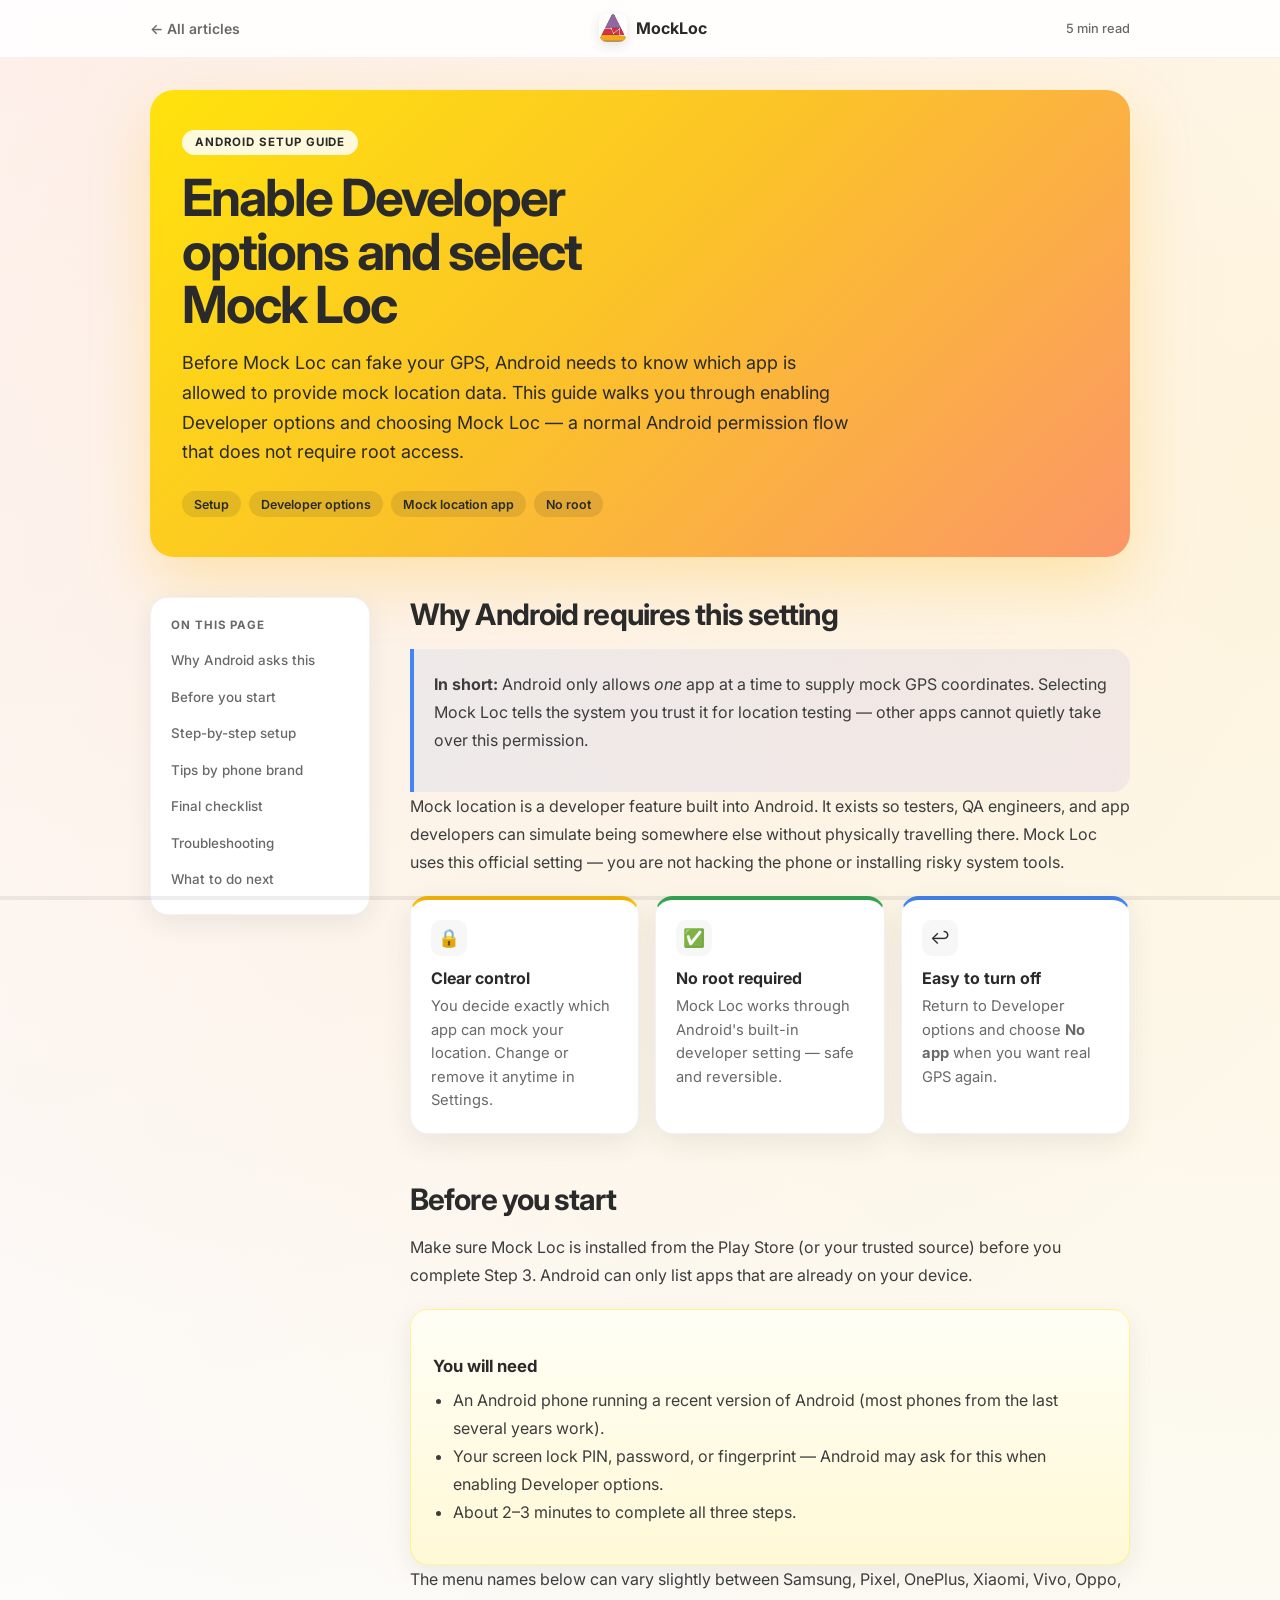
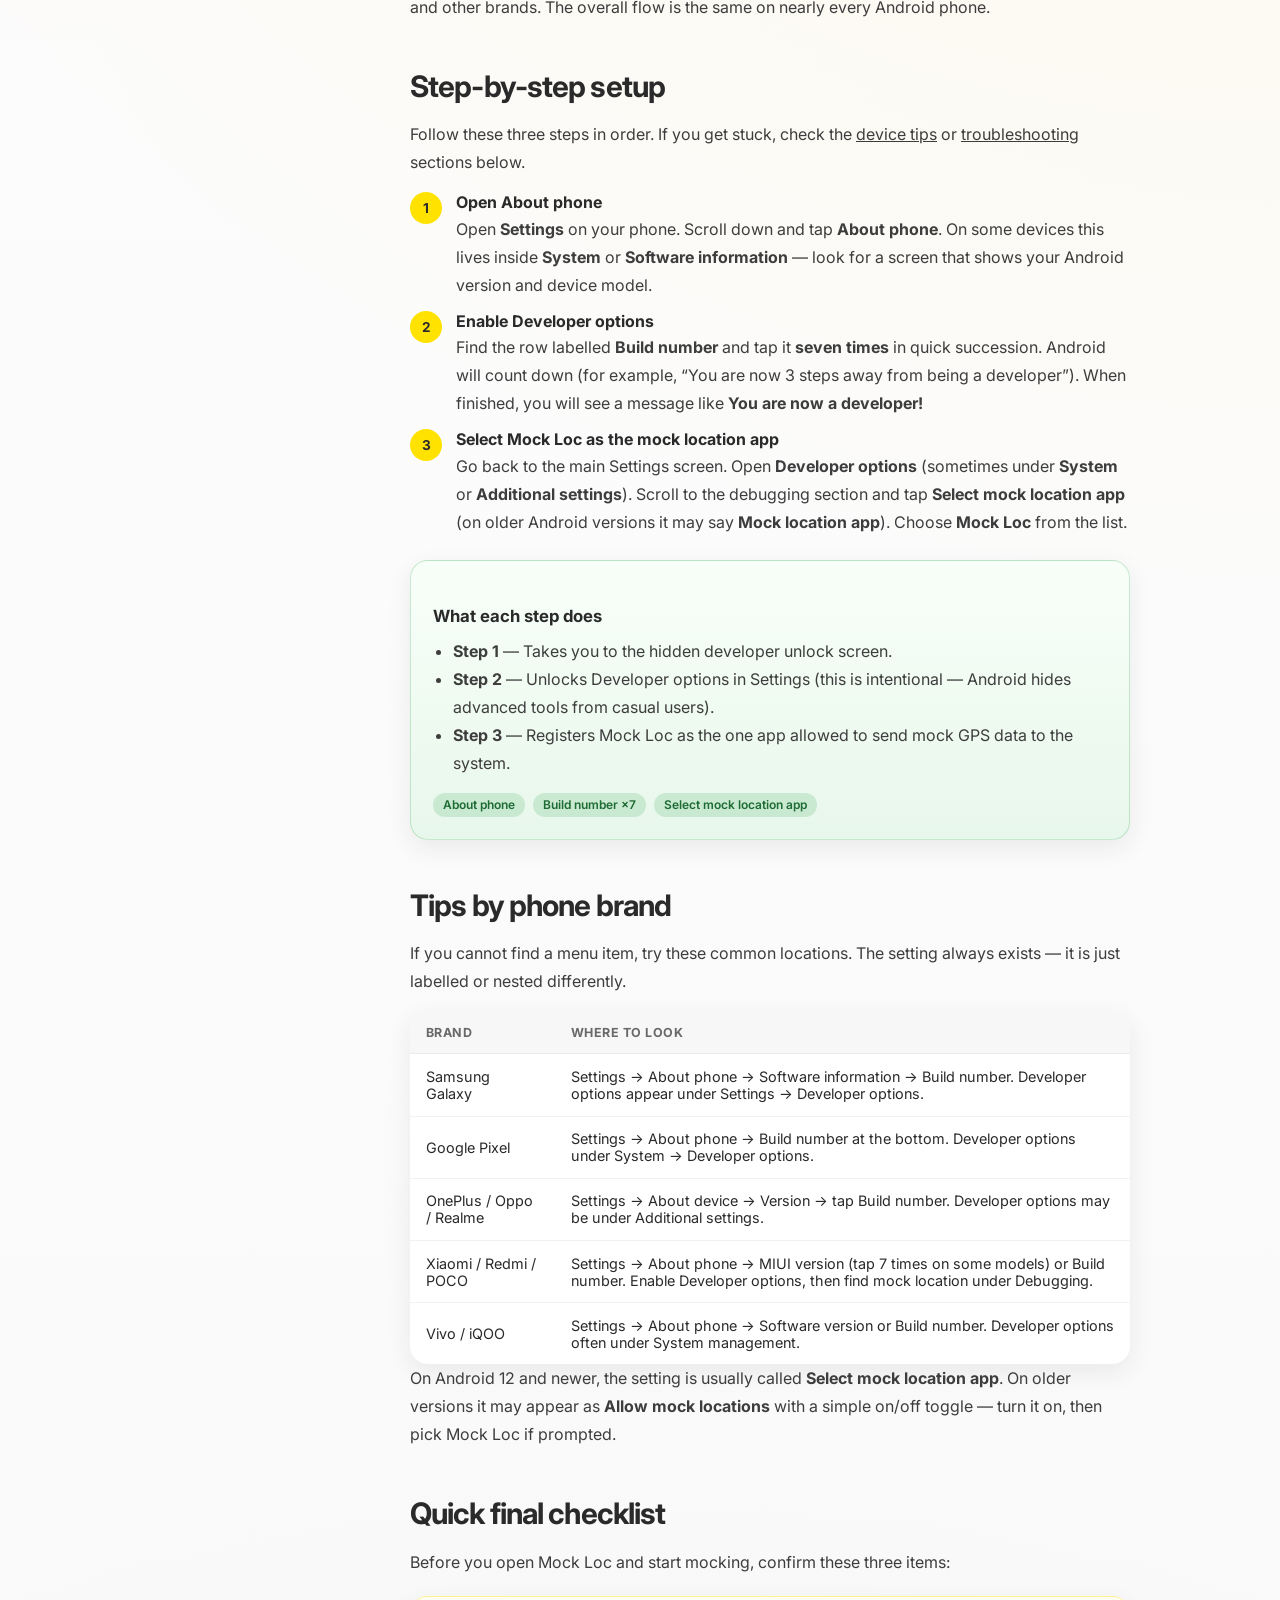
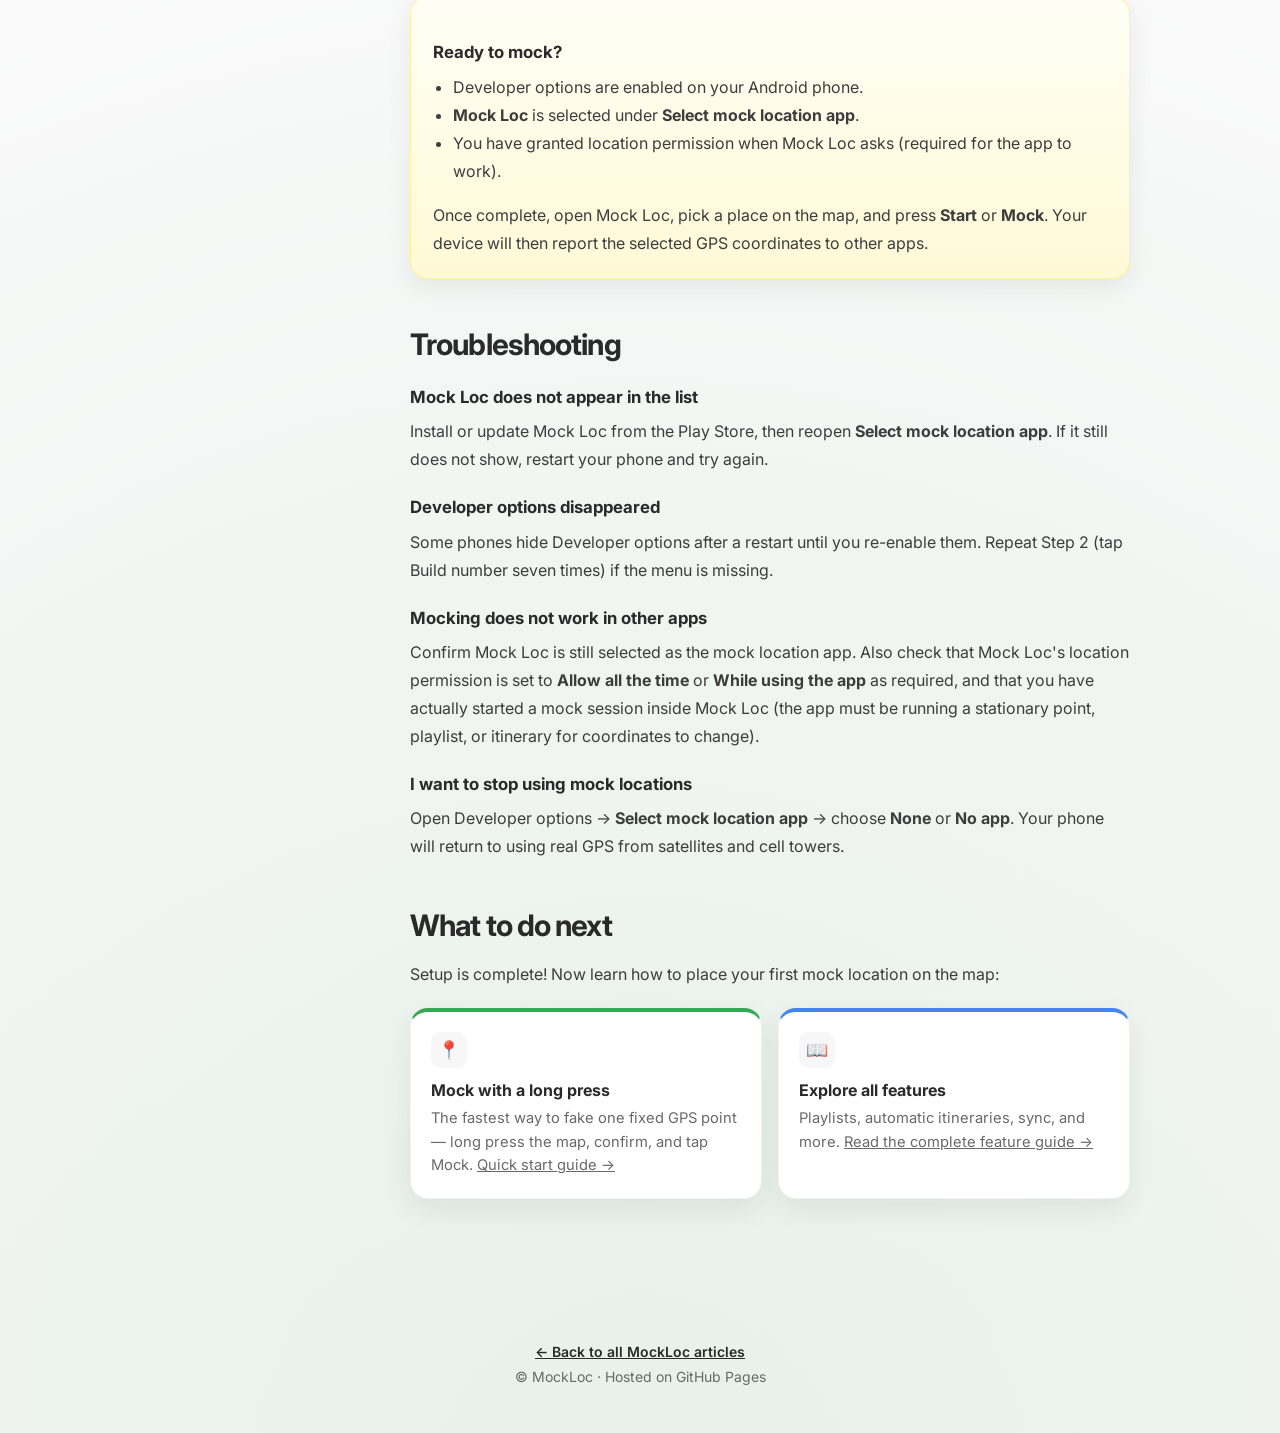
==== commit 889e65da: "articles updated" ====
--- a/enable-developer-options-mock-location-app.html
+++ b/enable-developer-options-mock-location-app.html
@@ -283,7 +283,6 @@
               <p>
                 The fastest way to fake one fixed GPS point — long press the map, confirm, and tap Mock.
                 <a href="stationary-pointer-long-press-quick-start.html">Quick start guide →</a>
-                · <a href="mock-location-stationary-pointer-long-press.html">Full guide →</a>
               </p>
             </div>
             <div class="feature-card feature-card--blue">
--- a/css/article.css
+++ b/css/article.css
@@ -284,10 +284,21 @@
   margin: 0 0 1rem;
 }
 
-.content ul,
+.content ul:not(.point-highlights):not(.insight-cards),
 .content ol {
   margin: 0 0 1rem;
   padding-left: 1.25rem;
+}
+
+.content .point-highlights,
+.content .insight-cards {
+  padding-left: 0;
+  list-style: none;
+}
+
+.content .point-highlights > li,
+.content .insight-cards > li {
+  list-style: none;
 }
 
 .intro-box {
@@ -347,6 +358,7 @@
   display: grid;
   grid-template-columns: repeat(3, minmax(0, 1fr));
   gap: 0.75rem;
+  width: 100%;
   margin: 1rem 0 0;
   padding: 0;
   list-style: none;
@@ -376,8 +388,12 @@
 }
 
 .point-highlight__icon svg {
+  display: block;
   width: 1.35rem;
   height: 1.35rem;
+  max-width: 1.35rem;
+  max-height: 1.35rem;
+  flex-shrink: 0;
 }
 
 .point-highlight__icon--yellow {
@@ -415,6 +431,7 @@
   display: grid;
   grid-template-columns: repeat(3, minmax(0, 1fr));
   gap: 0.75rem;
+  width: 100%;
   margin: 1rem 0 0;
   padding: 0;
   list-style: none;
@@ -422,6 +439,18 @@
 
 .insight-cards--tips {
   grid-template-columns: repeat(2, minmax(0, 1fr));
+}
+
+.insight-cards--active {
+  grid-template-columns: repeat(3, minmax(0, 1fr));
+}
+
+.insight-cards > li.insight-card {
+  display: flex;
+  flex-direction: row;
+  align-items: flex-start;
+  gap: 0.8rem;
+  list-style: none;
 }
 
 .insight-card {
@@ -441,13 +470,19 @@
   flex-shrink: 0;
   width: 2.5rem;
   height: 2.5rem;
+  min-width: 2.5rem;
+  min-height: 2.5rem;
   border-radius: 12px;
   color: var(--black);
 }
 
 .insight-card__icon svg {
+  display: block;
   width: 1.25rem;
   height: 1.25rem;
+  max-width: 1.25rem;
+  max-height: 1.25rem;
+  flex-shrink: 0;
 }
 
 .insight-card__body {
@@ -521,10 +556,12 @@
 }
 
 .article-section {
+  width: 100%;
   margin-bottom: 3rem;
   padding: 1.35rem 1.2rem 1.2rem;
   border-radius: calc(var(--radius) + 2px);
   border: 1px solid transparent;
+  box-sizing: border-box;
 }
 
 .article-section__badge {
@@ -1825,3 +1862,622 @@
     font-size: 0.88rem;
   }
 }
+
+/* ==========================================================================
+   Map-input series theme (Search / Nearby / Manual)
+   Cool teal–slate palette — distinct from yellow long-press articles
+   ========================================================================== */
+
+.article-page--map-input {
+  --mi-teal: #0f766e;
+  --mi-teal-bright: #14b8a6;
+  --mi-teal-soft: #ccfbf1;
+  --mi-slate: #0f172a;
+  --mi-slate-mid: #334155;
+  --mi-sky: #0284c7;
+  --mi-mint: #ecfdf5;
+  --mi-sand: #f0fdfa;
+  --yellow: #14b8a6;
+  --yellow-soft: #ccfbf1;
+  --yellow-glow: rgba(20, 184, 166, 0.28);
+  --orange: #0ea5e9;
+  --google-blue: #0284c7;
+  --google-green: #0d9488;
+  --google-yellow: #14b8a6;
+  --purple: #0e7490;
+  --cyan: #22d3ee;
+}
+
+.article-page--map-input {
+  background:
+    radial-gradient(circle at 0% 0%, rgba(15, 118, 110, 0.1) 0%, transparent 38%),
+    radial-gradient(circle at 100% 8%, rgba(2, 132, 199, 0.1) 0%, transparent 42%),
+    radial-gradient(circle at 50% 100%, rgba(20, 184, 166, 0.08) 0%, transparent 36%),
+    linear-gradient(180deg, #f8fffe 0%, #f1f5f9 100%);
+}
+
+.article-page--map-input .hero {
+  background:
+    linear-gradient(135deg, #0f766e 0%, #0e7490 48%, #0284c7 100%);
+  box-shadow: 0 24px 60px rgba(15, 118, 110, 0.28);
+  color: #f8fffe;
+}
+
+.article-page--map-input .hero-badge {
+  background: rgba(255, 255, 255, 0.18);
+  color: #ecfdf5;
+  border: 1px solid rgba(255, 255, 255, 0.28);
+}
+
+.article-page--map-input .hero-lead {
+  color: rgba(248, 255, 254, 0.92);
+}
+
+.article-page--map-input .hero-tag {
+  background: rgba(255, 255, 255, 0.16);
+  color: #ecfdf5;
+}
+
+.article-page--map-input .read-progress__bar {
+  background: linear-gradient(90deg, #0f766e 0%, #14b8a6 55%, #0284c7 100%);
+}
+
+.article-page--map-input .intro-box {
+  background: linear-gradient(135deg, rgba(15, 118, 110, 0.08), rgba(2, 132, 199, 0.08));
+  border-left-color: var(--mi-teal);
+}
+
+.article-page--map-input .detail-block--yellow {
+  background: linear-gradient(135deg, rgba(20, 184, 166, 0.1), rgba(15, 118, 110, 0.06));
+  border-color: rgba(15, 118, 110, 0.22);
+}
+
+.article-page--map-input .detail-block--green {
+  background: linear-gradient(135deg, rgba(13, 148, 136, 0.1), rgba(204, 251, 241, 0.5));
+  border-color: rgba(13, 148, 136, 0.22);
+}
+
+.article-page--map-input .detail-block--blue {
+  background: linear-gradient(135deg, rgba(2, 132, 199, 0.1), rgba(224, 242, 254, 0.6));
+  border-color: rgba(2, 132, 199, 0.22);
+}
+
+.article-page--map-input .flow-num {
+  background: var(--mi-teal);
+  color: #fff;
+}
+
+.article-page--map-input .chip--green {
+  background: rgba(20, 184, 166, 0.16);
+  color: #0f766e;
+}
+
+.article-page--map-input .toc a:hover,
+.article-page--map-input .related-guide a,
+.article-page--map-input .content a {
+  color: var(--mi-teal);
+}
+
+.article-page--map-input .feature-card--yellow { border-top-color: #14b8a6; }
+.article-page--map-input .feature-card--green { border-top-color: #0d9488; }
+.article-page--map-input .feature-card--blue { border-top-color: #0284c7; }
+.article-page--map-input .feature-card--purple { border-top-color: #0e7490; }
+.article-page--map-input .feature-card--cyan { border-top-color: #22d3ee; }
+
+.article-page--map-input .related-guide {
+  background: linear-gradient(135deg, rgba(15, 118, 110, 0.08), rgba(2, 132, 199, 0.08));
+  border-color: rgba(15, 118, 110, 0.2);
+}
+
+/* Image placeholders — replace inner img when screenshots are ready */
+.shot-placeholder {
+  margin: 1.25rem 0 1.5rem;
+  border-radius: calc(var(--radius) + 2px);
+  border: 2px dashed rgba(15, 118, 110, 0.35);
+  background:
+    linear-gradient(160deg, rgba(204, 251, 241, 0.55) 0%, rgba(224, 242, 254, 0.45) 100%);
+  overflow: hidden;
+}
+
+.article-page:not(.article-page--map-input) .shot-placeholder {
+  border-color: rgba(250, 119, 63, 0.35);
+  background:
+    linear-gradient(160deg, rgba(255, 248, 184, 0.55) 0%, rgba(255, 236, 210, 0.45) 100%);
+}
+
+.shot-placeholder__frame {
+  position: relative;
+  display: flex;
+  flex-direction: column;
+  align-items: center;
+  justify-content: center;
+  min-height: 220px;
+  padding: 1.75rem 1.25rem 1.25rem;
+  text-align: center;
+}
+
+.shot-placeholder__badge {
+  display: inline-block;
+  margin-bottom: 0.75rem;
+  padding: 0.28rem 0.7rem;
+  font-size: 0.68rem;
+  font-weight: 700;
+  letter-spacing: 0.06em;
+  text-transform: uppercase;
+  border-radius: 999px;
+  background: rgba(15, 118, 110, 0.14);
+  color: #0f766e;
+}
+
+.article-page:not(.article-page--map-input) .shot-placeholder__badge {
+  background: rgba(250, 119, 63, 0.16);
+  color: #9a4a12;
+}
+
+.shot-placeholder__title {
+  margin: 0 0 0.45rem;
+  font-size: 1rem;
+  font-weight: 700;
+  color: var(--black);
+}
+
+.shot-placeholder__hint {
+  margin: 0;
+  max-width: 28rem;
+  font-size: 0.88rem;
+  line-height: 1.55;
+  color: var(--gray);
+}
+
+.shot-placeholder__meta {
+  display: inline-flex;
+  flex-wrap: wrap;
+  gap: 0.4rem;
+  justify-content: center;
+  margin-top: 0.9rem;
+}
+
+.shot-placeholder__meta span {
+  padding: 0.25rem 0.55rem;
+  font-size: 0.7rem;
+  font-weight: 600;
+  border-radius: 8px;
+  background: rgba(255, 255, 255, 0.75);
+  color: #475569;
+  border: 1px solid rgba(15, 23, 42, 0.06);
+}
+
+.shot-placeholder figcaption {
+  margin: 0;
+  padding: 0.75rem 1rem;
+  font-size: 0.8rem;
+  line-height: 1.45;
+  color: #475569;
+  background: rgba(255, 255, 255, 0.72);
+  border-top: 1px solid rgba(15, 118, 110, 0.12);
+}
+
+.shot-placeholder img {
+  display: block;
+  width: 100%;
+  height: auto;
+  max-height: 520px;
+  object-fit: contain;
+  background: #0f172a08;
+}
+
+.shot-placeholder.has-image {
+  border-style: solid;
+  border-color: rgba(15, 118, 110, 0.18);
+  background: var(--white);
+}
+
+.shot-placeholder.has-image .shot-placeholder__frame {
+  display: none;
+}
+
+/* ==========================================================================
+   Map-input series — top pager TOC (replaces left sidebar)
+   ========================================================================== */
+
+.article-page--map-input .layout {
+  display: flex;
+  flex-direction: column;
+  gap: 1.75rem;
+  width: min(100% - 2rem, var(--page-width));
+  margin: 1.75rem auto 4rem;
+}
+
+.article-page--map-input .toc.toc--pager {
+  position: sticky;
+  top: 3.55rem;
+  z-index: 18;
+  align-self: stretch;
+  width: 100%;
+  padding: 0.7rem 0.85rem 0.85rem;
+  border-radius: 16px;
+  border: 1px solid rgba(15, 118, 110, 0.14);
+  background: rgba(255, 255, 255, 0.92);
+  backdrop-filter: blur(14px);
+  box-shadow: 0 10px 28px rgba(15, 23, 42, 0.08);
+}
+
+.article-page--map-input .toc.toc--pager .toc-title {
+  margin: 0 0 0.55rem 0.15rem;
+  font-size: 0.68rem;
+  letter-spacing: 0.1em;
+  color: #64748b;
+}
+
+.article-page--map-input .toc.toc--pager ul {
+  display: flex;
+  flex-wrap: nowrap;
+  gap: 0.45rem;
+  overflow-x: auto;
+  overflow-y: hidden;
+  padding: 0.1rem 0.1rem 0.35rem;
+  margin: 0;
+  scroll-snap-type: x proximity;
+  -webkit-overflow-scrolling: touch;
+  scrollbar-width: thin;
+  scrollbar-color: rgba(15, 118, 110, 0.35) transparent;
+}
+
+.article-page--map-input .toc.toc--pager ul::-webkit-scrollbar {
+  height: 4px;
+}
+
+.article-page--map-input .toc.toc--pager ul::-webkit-scrollbar-thumb {
+  background: rgba(15, 118, 110, 0.35);
+  border-radius: 999px;
+}
+
+.article-page--map-input .toc.toc--pager li {
+  flex: 0 0 auto;
+  margin: 0;
+  scroll-snap-align: start;
+}
+
+.article-page--map-input .toc.toc--pager li + li {
+  margin-top: 0;
+}
+
+.article-page--map-input .toc.toc--pager a {
+  display: inline-flex;
+  align-items: center;
+  gap: 0.45rem;
+  padding: 0.48rem 0.8rem 0.48rem 0.5rem;
+  border-radius: 999px;
+  border: 1px solid rgba(15, 118, 110, 0.14);
+  background: #f8fffe;
+  color: #334155;
+  font-size: 0.78rem;
+  font-weight: 600;
+  line-height: 1.2;
+  white-space: nowrap;
+  text-decoration: none;
+  transition: background 0.18s ease, color 0.18s ease, border-color 0.18s ease, box-shadow 0.18s ease;
+}
+
+.article-page--map-input .toc.toc--pager a:hover {
+  color: #0f766e;
+  border-color: rgba(15, 118, 110, 0.35);
+  background: #ecfdf5;
+}
+
+.article-page--map-input .toc.toc--pager a.is-active {
+  color: #fff;
+  background: linear-gradient(135deg, #0f766e 0%, #0284c7 100%);
+  border-color: transparent;
+  box-shadow: 0 6px 16px rgba(15, 118, 110, 0.28);
+}
+
+.article-page--map-input .toc.toc--pager .toc-pager__num {
+  display: inline-flex;
+  align-items: center;
+  justify-content: center;
+  width: 1.35rem;
+  height: 1.35rem;
+  border-radius: 50%;
+  font-size: 0.68rem;
+  font-weight: 800;
+  background: rgba(15, 118, 110, 0.12);
+  color: #0f766e;
+}
+
+.article-page--map-input .toc.toc--pager a.is-active .toc-pager__num {
+  background: rgba(255, 255, 255, 0.22);
+  color: #fff;
+}
+
+.article-page--map-input .toc.toc--pager .toc-pager__label {
+  max-width: 16ch;
+  overflow: hidden;
+  text-overflow: ellipsis;
+}
+
+.article-page--map-input .content {
+  max-width: none;
+  width: 100%;
+}
+
+.article-page--map-input .content > section {
+  scroll-margin-top: 7.5rem;
+}
+
+@media (max-width: 700px) {
+  .article-page--map-input .toc.toc--pager {
+    top: 3.35rem;
+    padding: 0.6rem 0.65rem 0.7rem;
+    border-radius: 14px;
+  }
+
+  .article-page--map-input .toc.toc--pager .toc-title {
+    display: none;
+  }
+
+  .article-page--map-input .toc.toc--pager a {
+    padding: 0.42rem 0.7rem 0.42rem 0.42rem;
+    font-size: 0.74rem;
+  }
+
+  .article-page--map-input .content > section {
+    scroll-margin-top: 6.5rem;
+  }
+}
+
+/* ==========================================================================
+   Map-input — horizontal step indicator (monochrome teal icons)
+   ========================================================================== */
+
+.mi-steps {
+  display: grid;
+  grid-template-columns: repeat(3, minmax(0, 1fr));
+  align-items: start;
+  gap: 0;
+  margin: 1.15rem 0 0;
+  padding: 0.85rem 0.5rem 0.75rem;
+  border-radius: 16px;
+  border: 1px solid rgba(15, 118, 110, 0.12);
+  background: rgba(255, 255, 255, 0.78);
+  list-style: none;
+}
+
+.mi-steps__item {
+  position: relative;
+  display: flex;
+  flex-direction: column;
+  align-items: center;
+  text-align: center;
+  padding: 0 0.55rem;
+  min-width: 0;
+}
+
+.mi-steps__item:not(:last-child)::after {
+  content: "";
+  position: absolute;
+  top: 1.05rem;
+  left: calc(50% + 1.2rem);
+  right: calc(-50% + 1.2rem);
+  width: auto;
+  height: 2px;
+  background: linear-gradient(90deg, rgba(15, 118, 110, 0.35), rgba(2, 132, 199, 0.28));
+  border-radius: 999px;
+  pointer-events: none;
+}
+
+.mi-steps__icon {
+  position: relative;
+  z-index: 1;
+  display: inline-flex;
+  align-items: center;
+  justify-content: center;
+  flex-shrink: 0;
+  width: 2.1rem;
+  height: 2.1rem;
+  margin: 0 0 0.45rem;
+  border-radius: 50%;
+  border: 1.5px solid rgba(15, 118, 110, 0.28);
+  background: #f0fdfa;
+  color: #0f766e;
+  box-shadow: 0 0 0 3px rgba(15, 118, 110, 0.05);
+}
+
+.mi-steps__icon svg {
+  display: block;
+  width: 0.95rem;
+  height: 0.95rem;
+  stroke: currentColor;
+  fill: none;
+  stroke-width: 1.75;
+  stroke-linecap: round;
+  stroke-linejoin: round;
+}
+
+.mi-steps__num {
+  position: absolute;
+  top: -0.18rem;
+  right: -0.18rem;
+  display: inline-flex;
+  align-items: center;
+  justify-content: center;
+  width: 0.82rem;
+  height: 0.82rem;
+  border-radius: 50%;
+  font-size: 0.5rem;
+  font-weight: 800;
+  line-height: 1;
+  color: #fff;
+  background: #0f766e;
+}
+
+.mi-steps__body {
+  width: 100%;
+  min-width: 0;
+}
+
+.article-page--map-input .mi-steps .mi-steps__title,
+.mi-steps .mi-steps__title {
+  margin: 0 0 0.18rem;
+  font-size: 0.6875rem; /* +25% from 0.55rem */
+  font-weight: 700;
+  line-height: 1.3;
+  color: #0f172a;
+}
+
+.article-page--map-input .mi-steps .mi-steps__text,
+.mi-steps .mi-steps__text,
+.article-page--map-input .mi-steps .mi-steps__text strong,
+.article-page--map-input .mi-steps .mi-steps__text code {
+  margin: 0;
+  font-size: 0.625rem; /* +25% from 0.5rem */
+  line-height: 1.4;
+  color: #64748b;
+}
+
+.article-page--map-input .mi-steps .mi-steps__text strong,
+.article-page--map-input .mi-steps .mi-steps__text code {
+  color: #334155;
+}
+
+.mi-related {
+  display: grid;
+  grid-template-columns: repeat(2, minmax(0, 1fr));
+  gap: 0.65rem;
+  margin-top: 1.35rem;
+}
+
+.mi-related__card {
+  display: flex;
+  align-items: flex-start;
+  gap: 0.7rem;
+  padding: 0.85rem 0.9rem;
+  border-radius: 14px;
+  border: 1px solid rgba(15, 118, 110, 0.12);
+  background: rgba(255, 255, 255, 0.8);
+  text-decoration: none;
+  color: inherit;
+  transition: border-color 0.18s ease, box-shadow 0.18s ease;
+}
+
+.mi-related__card:hover {
+  border-color: rgba(15, 118, 110, 0.32);
+  box-shadow: 0 8px 20px rgba(15, 118, 110, 0.08);
+}
+
+.mi-related__icon {
+  display: inline-flex;
+  align-items: center;
+  justify-content: center;
+  width: 2rem;
+  height: 2rem;
+  flex-shrink: 0;
+  border-radius: 50%;
+  border: 1.5px solid rgba(15, 118, 110, 0.24);
+  background: #f0fdfa;
+  color: #0f766e;
+}
+
+.mi-related__icon svg {
+  width: 1rem;
+  height: 1rem;
+  stroke: currentColor;
+  fill: none;
+  stroke-width: 1.75;
+  stroke-linecap: round;
+  stroke-linejoin: round;
+}
+
+.mi-related__title {
+  margin: 0 0 0.2rem;
+  font-size: 0.84rem;
+  font-weight: 700;
+  color: #0f172a;
+}
+
+.mi-related__text {
+  margin: 0;
+  font-size: 0.74rem;
+  line-height: 1.4;
+  color: #64748b;
+}
+
+.mi-related__text a {
+  color: #0f766e;
+  font-weight: 600;
+}
+
+/* Tablet: keep 3 columns but tighten spacing */
+@media (max-width: 900px) and (min-width: 701px) {
+  .mi-steps {
+    padding: 0.8rem 0.35rem 0.7rem;
+  }
+
+  .mi-steps__item {
+    padding: 0 0.4rem;
+  }
+
+  .mi-steps__item:not(:last-child)::after {
+    top: 1.05rem;
+    left: calc(50% + 1.05rem);
+    right: calc(-50% + 1.05rem);
+  }
+}
+
+/* Mobile: vertical timeline, aligned icon + text */
+@media (max-width: 700px) {
+  .mi-steps {
+    display: flex;
+    flex-direction: column;
+    align-items: stretch;
+    gap: 0;
+    padding: 0.65rem 0.75rem;
+  }
+
+  .mi-steps__item {
+    display: grid;
+    grid-template-columns: 2.1rem minmax(0, 1fr);
+    column-gap: 0.7rem;
+    align-items: start;
+    text-align: left;
+    padding: 0.55rem 0;
+    min-height: 0;
+  }
+
+  .mi-steps__item:not(:last-child)::after {
+    display: block;
+    top: 2.2rem;
+    left: calc(1.05rem - 1px);
+    right: auto;
+    width: 2px;
+    height: calc(100% - 0.55rem);
+    background: linear-gradient(180deg, rgba(15, 118, 110, 0.35), rgba(2, 132, 199, 0.2));
+  }
+
+  .mi-steps__icon {
+    grid-column: 1;
+    grid-row: 1;
+    margin: 0;
+    justify-self: center;
+  }
+
+  .mi-steps__body {
+    grid-column: 2;
+    grid-row: 1;
+    padding-top: 0.12rem; /* optically align with icon center/title */
+  }
+
+  .article-page--map-input .mi-steps .mi-steps__title,
+  .mi-steps .mi-steps__title {
+    font-size: 0.6875rem;
+  }
+
+  .article-page--map-input .mi-steps .mi-steps__text,
+  .mi-steps .mi-steps__text {
+    font-size: 0.625rem;
+  }
+
+  .mi-related {
+    grid-template-columns: 1fr;
+  }
+}
